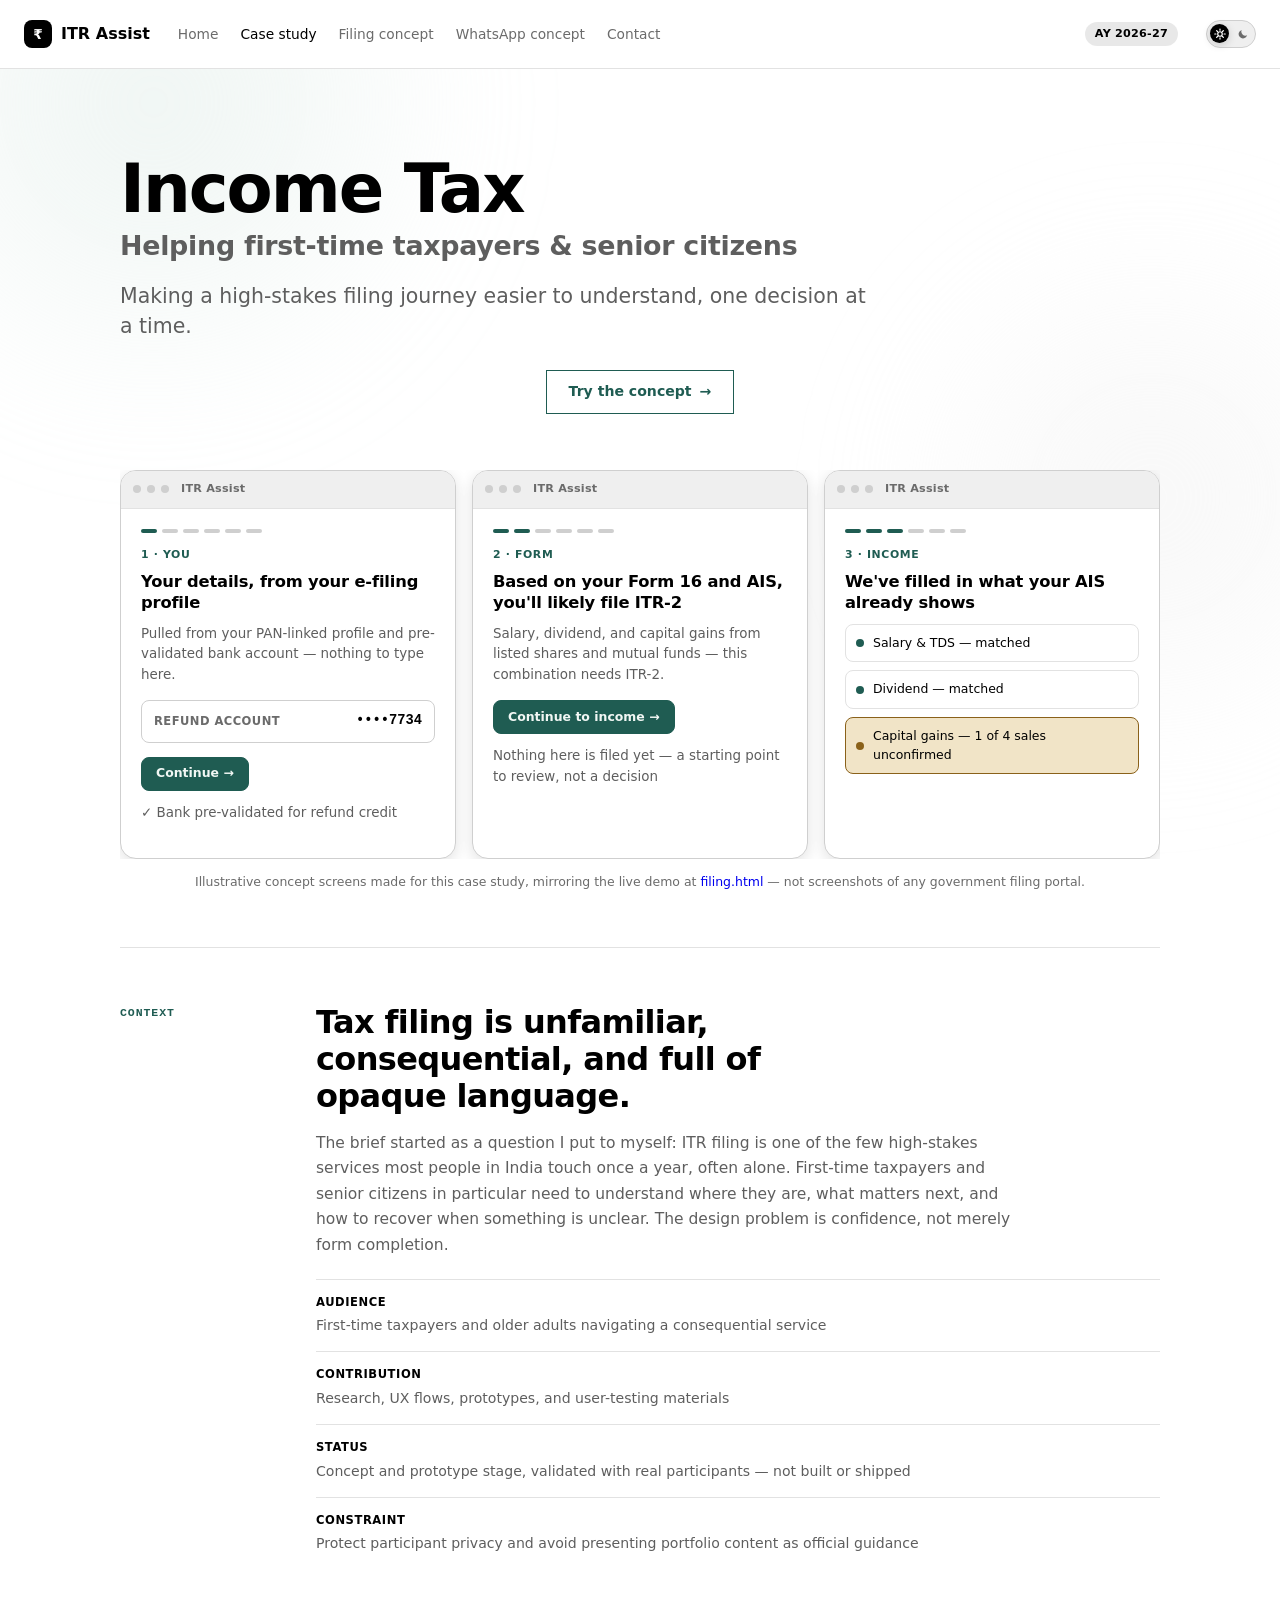
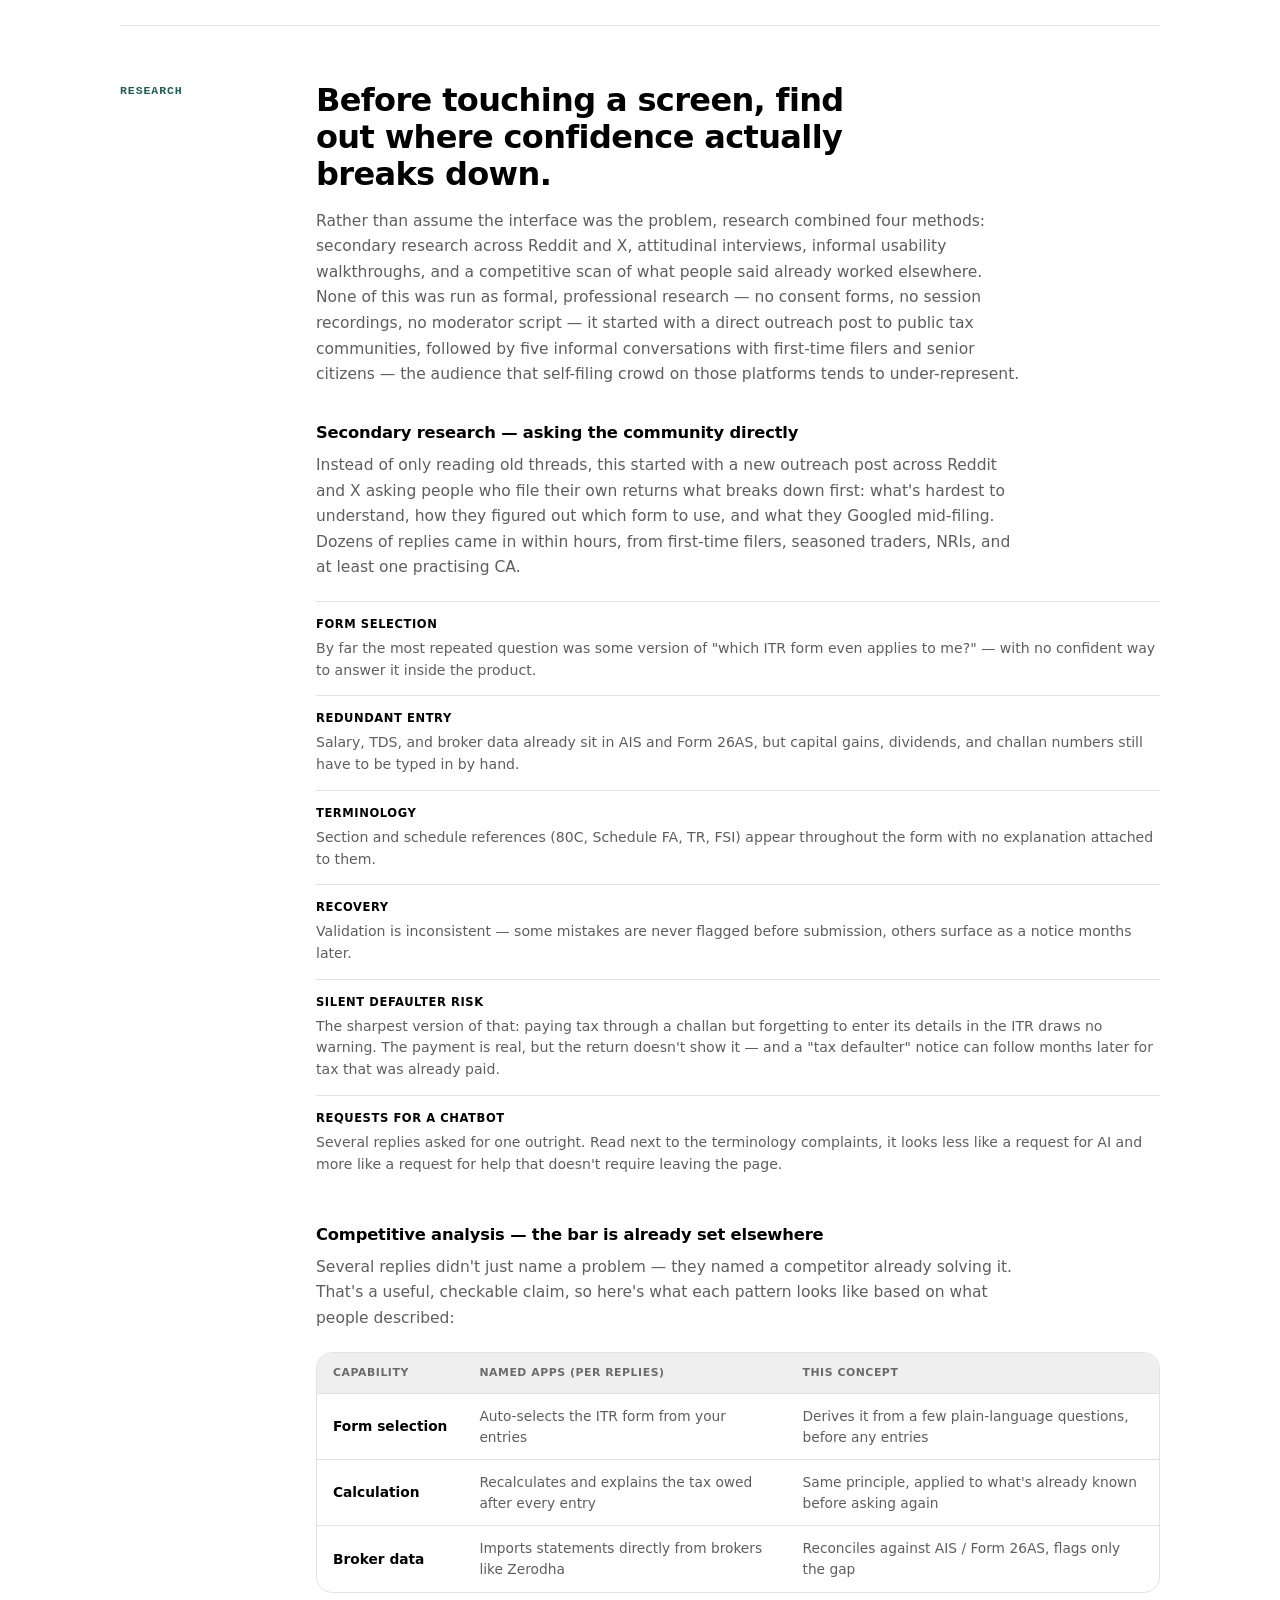
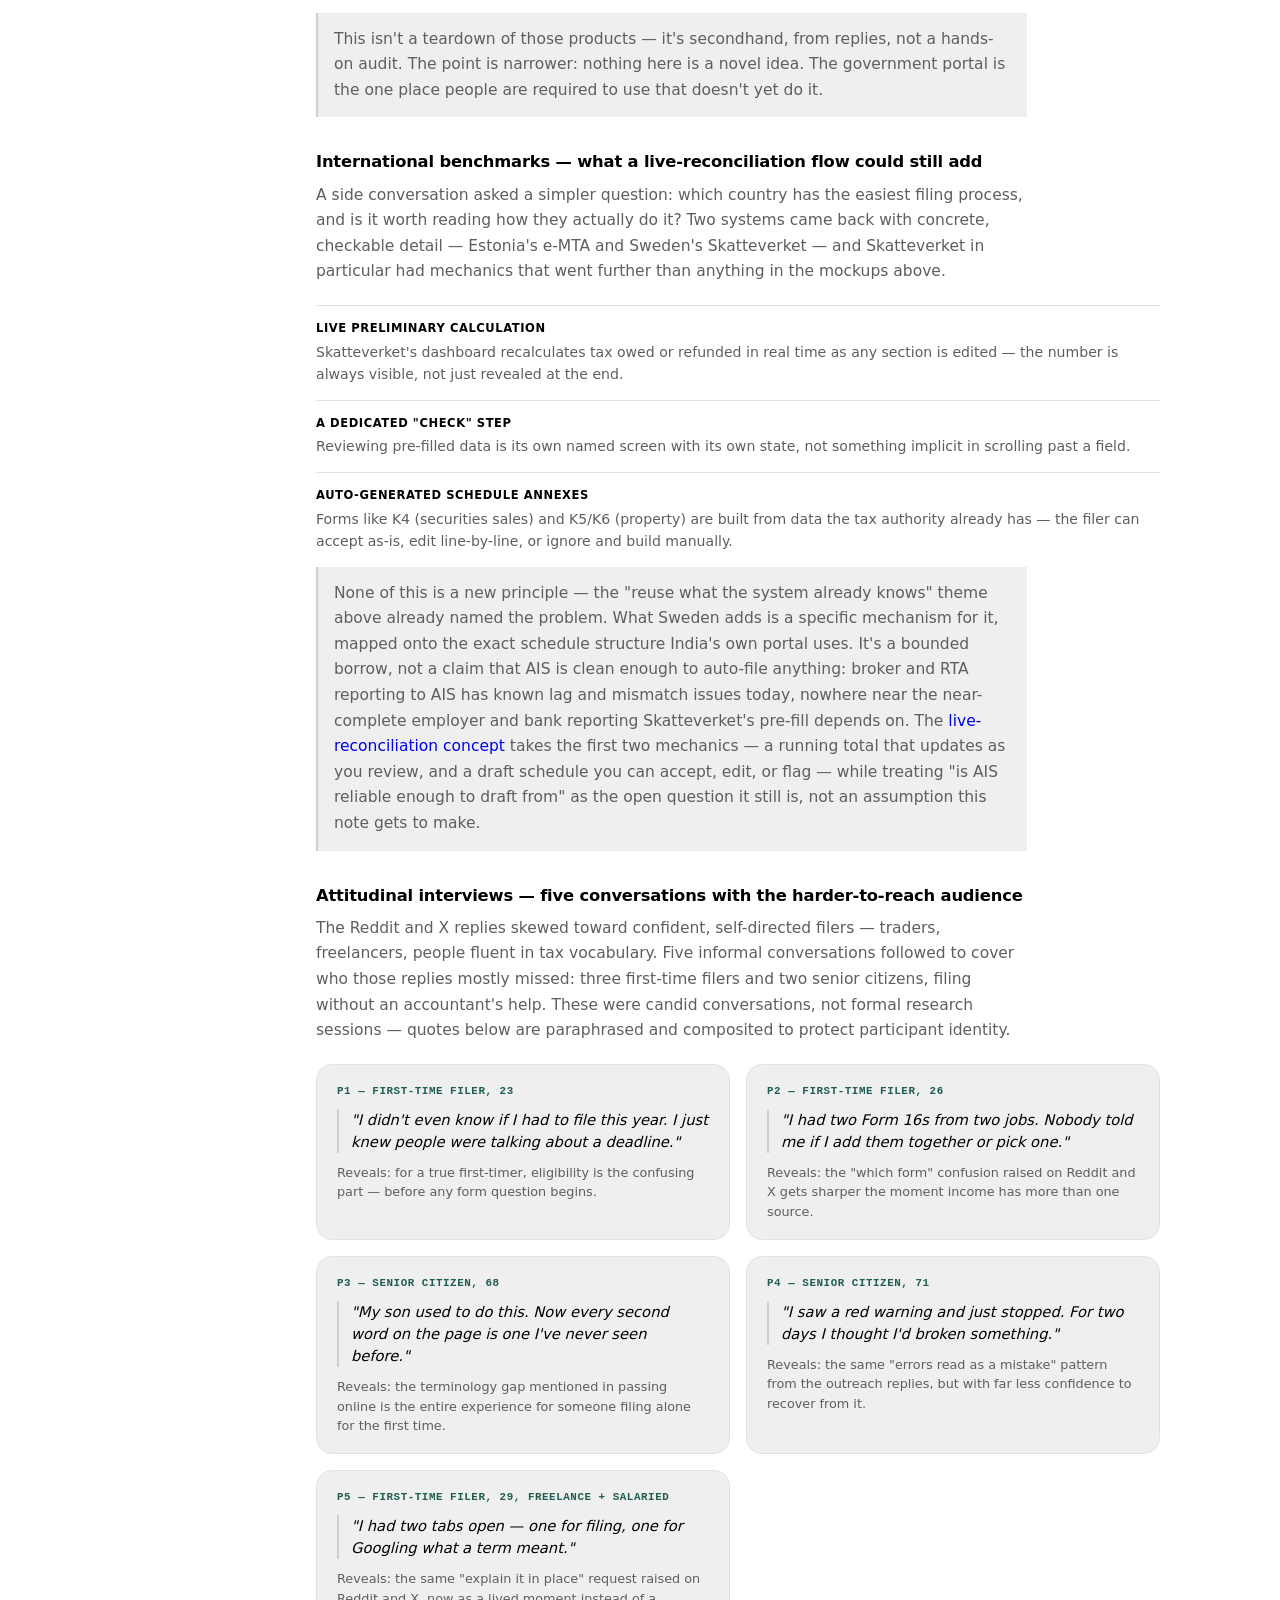
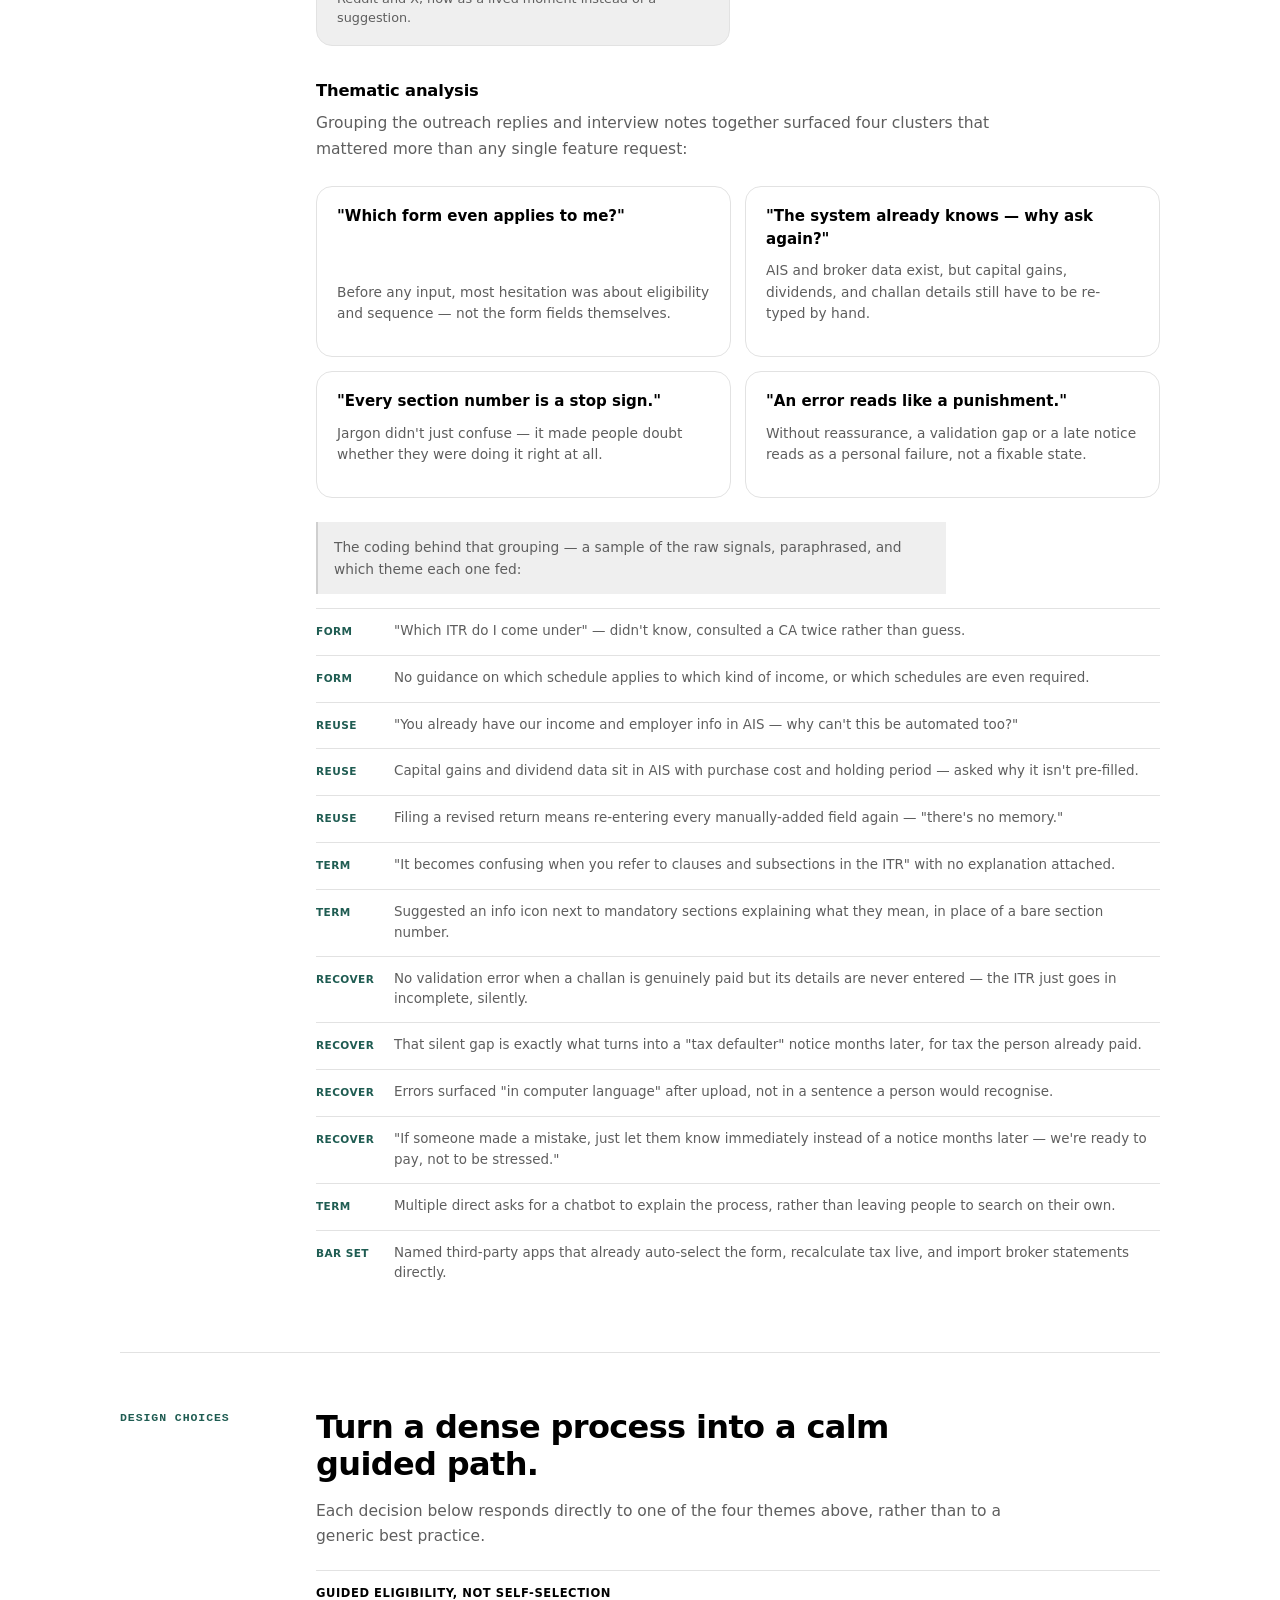
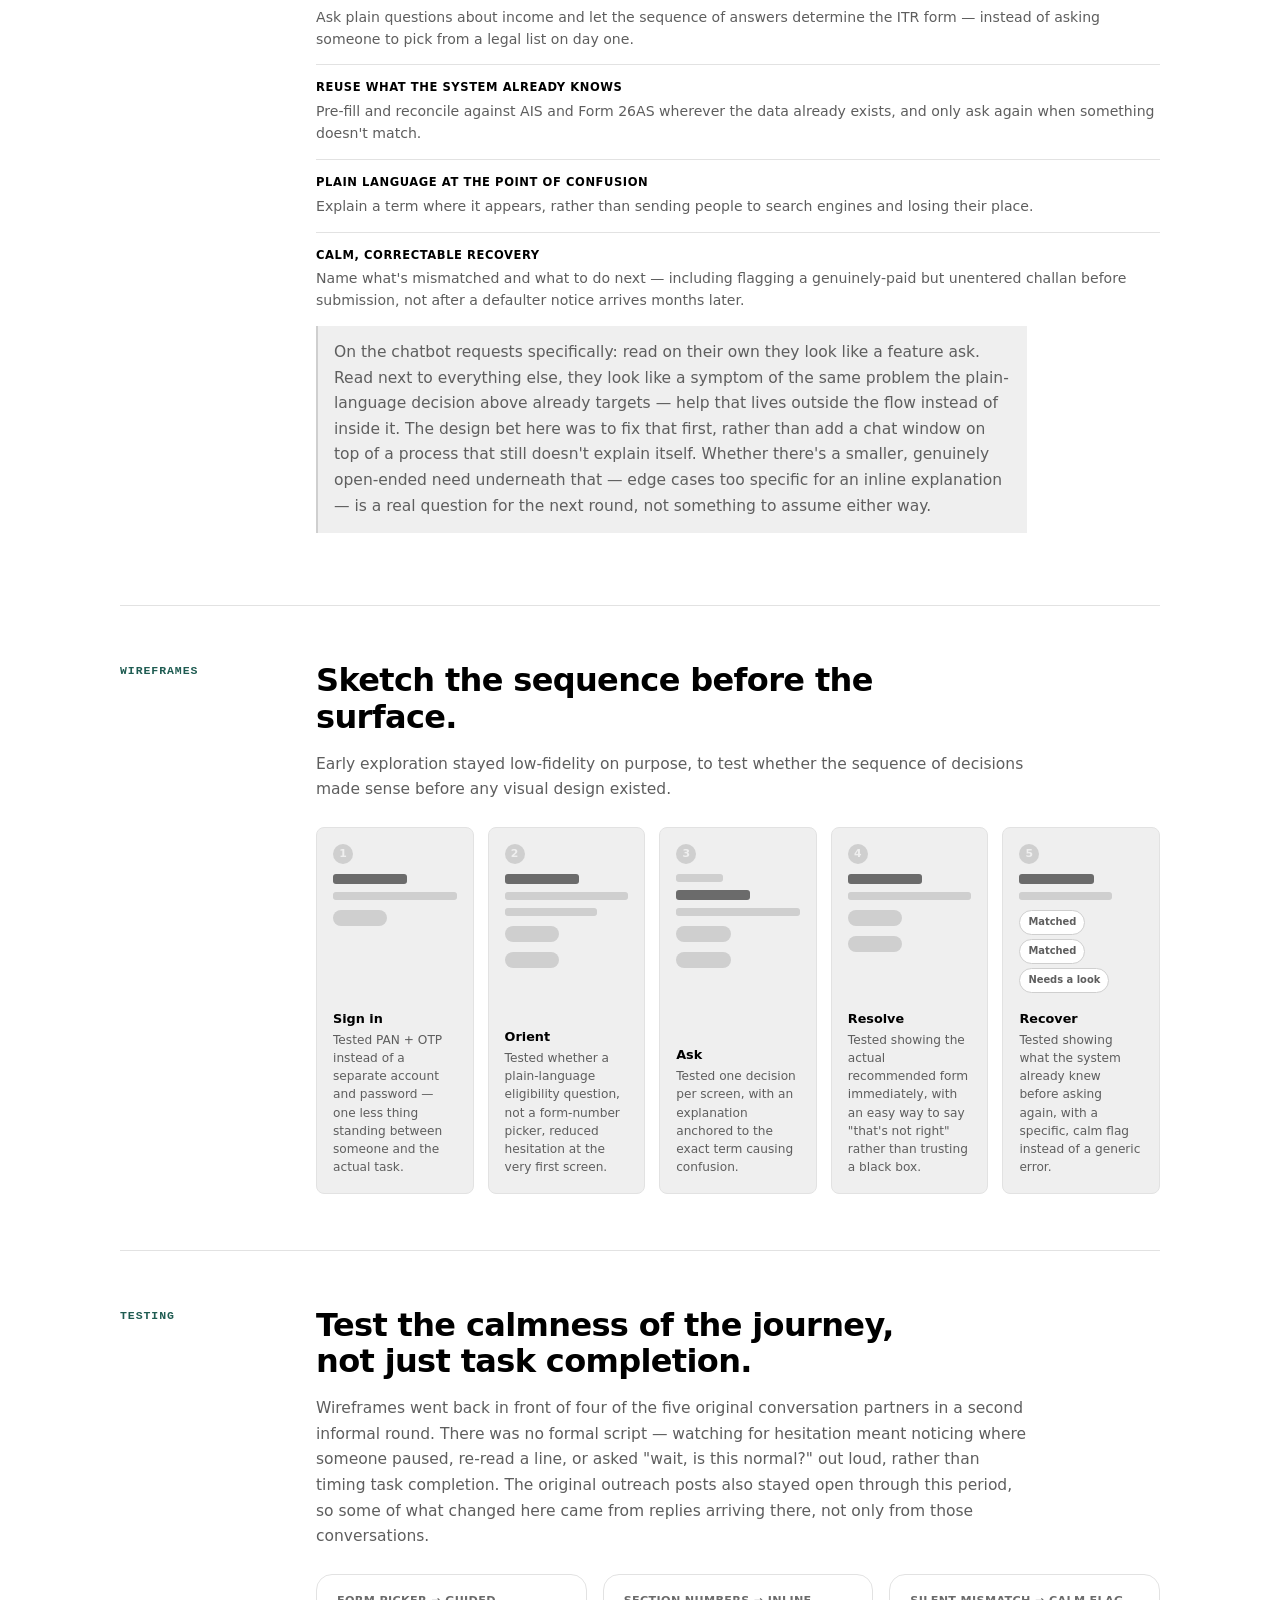
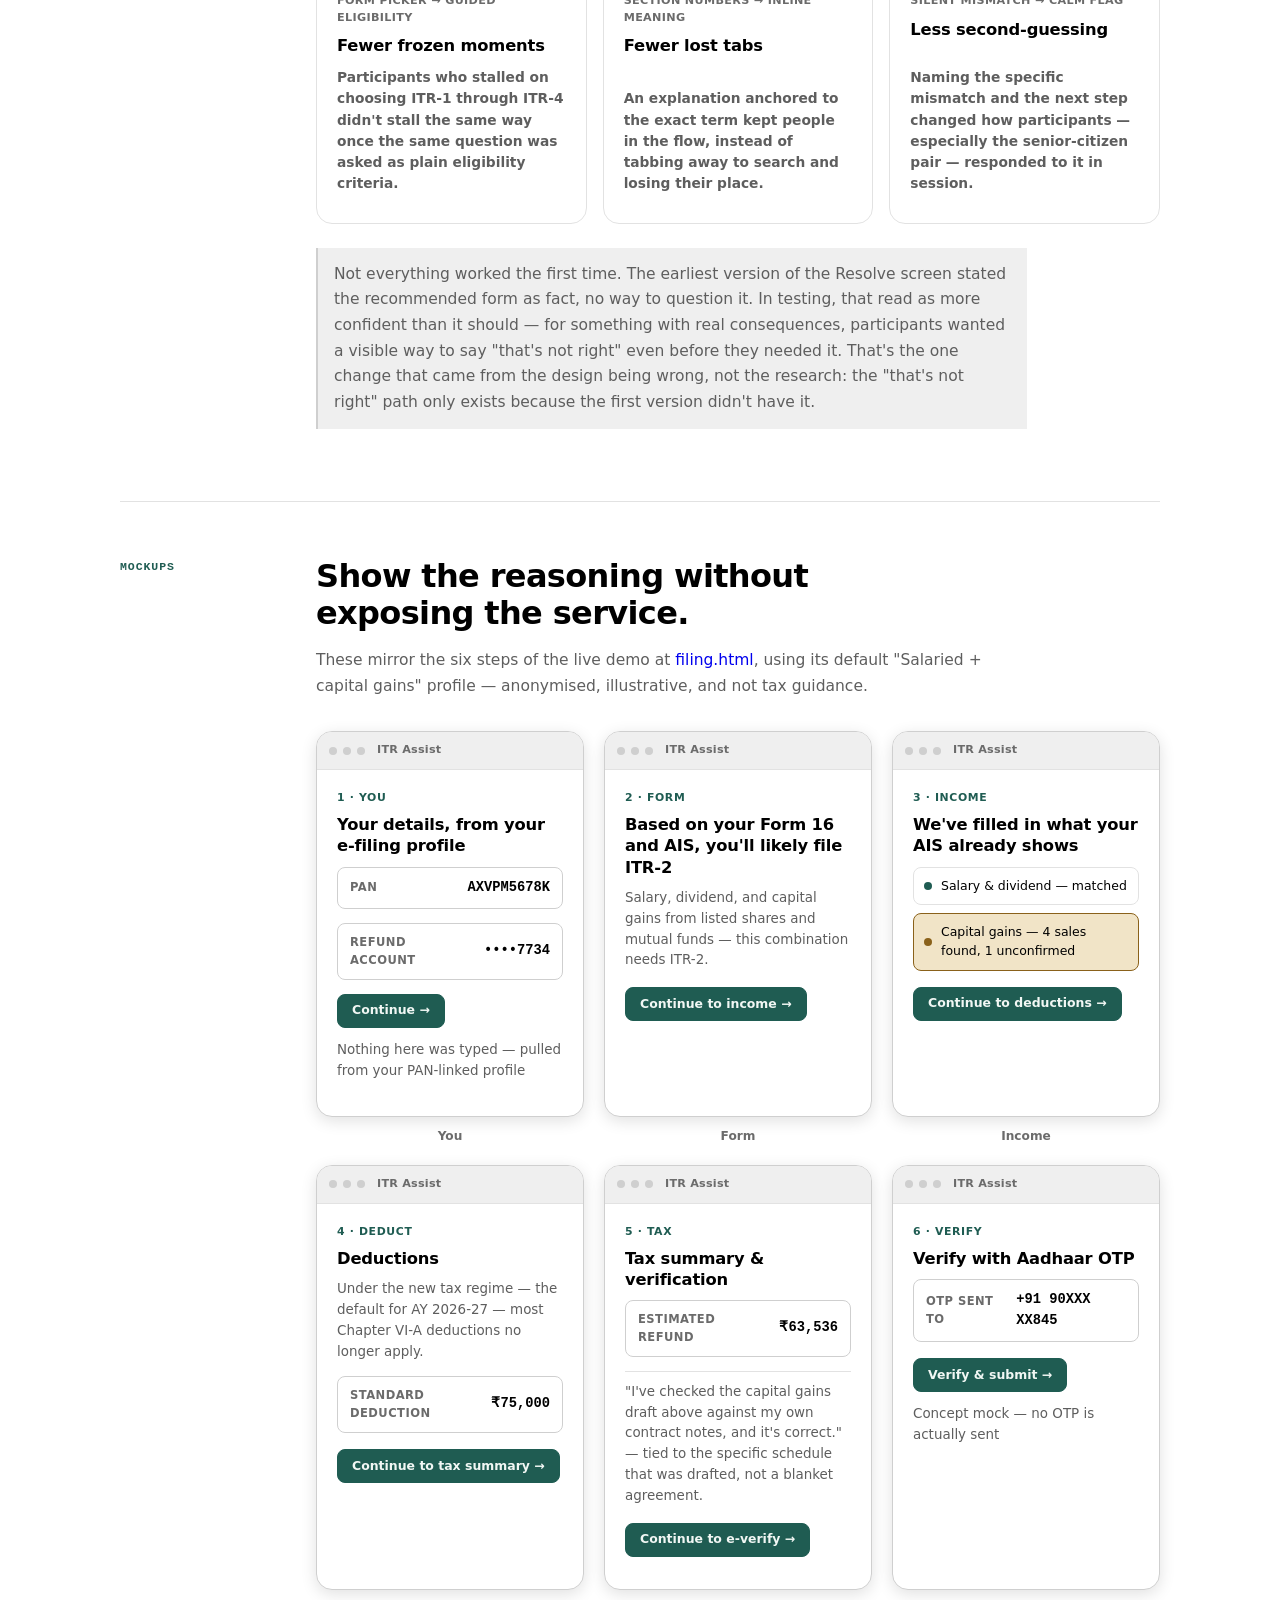
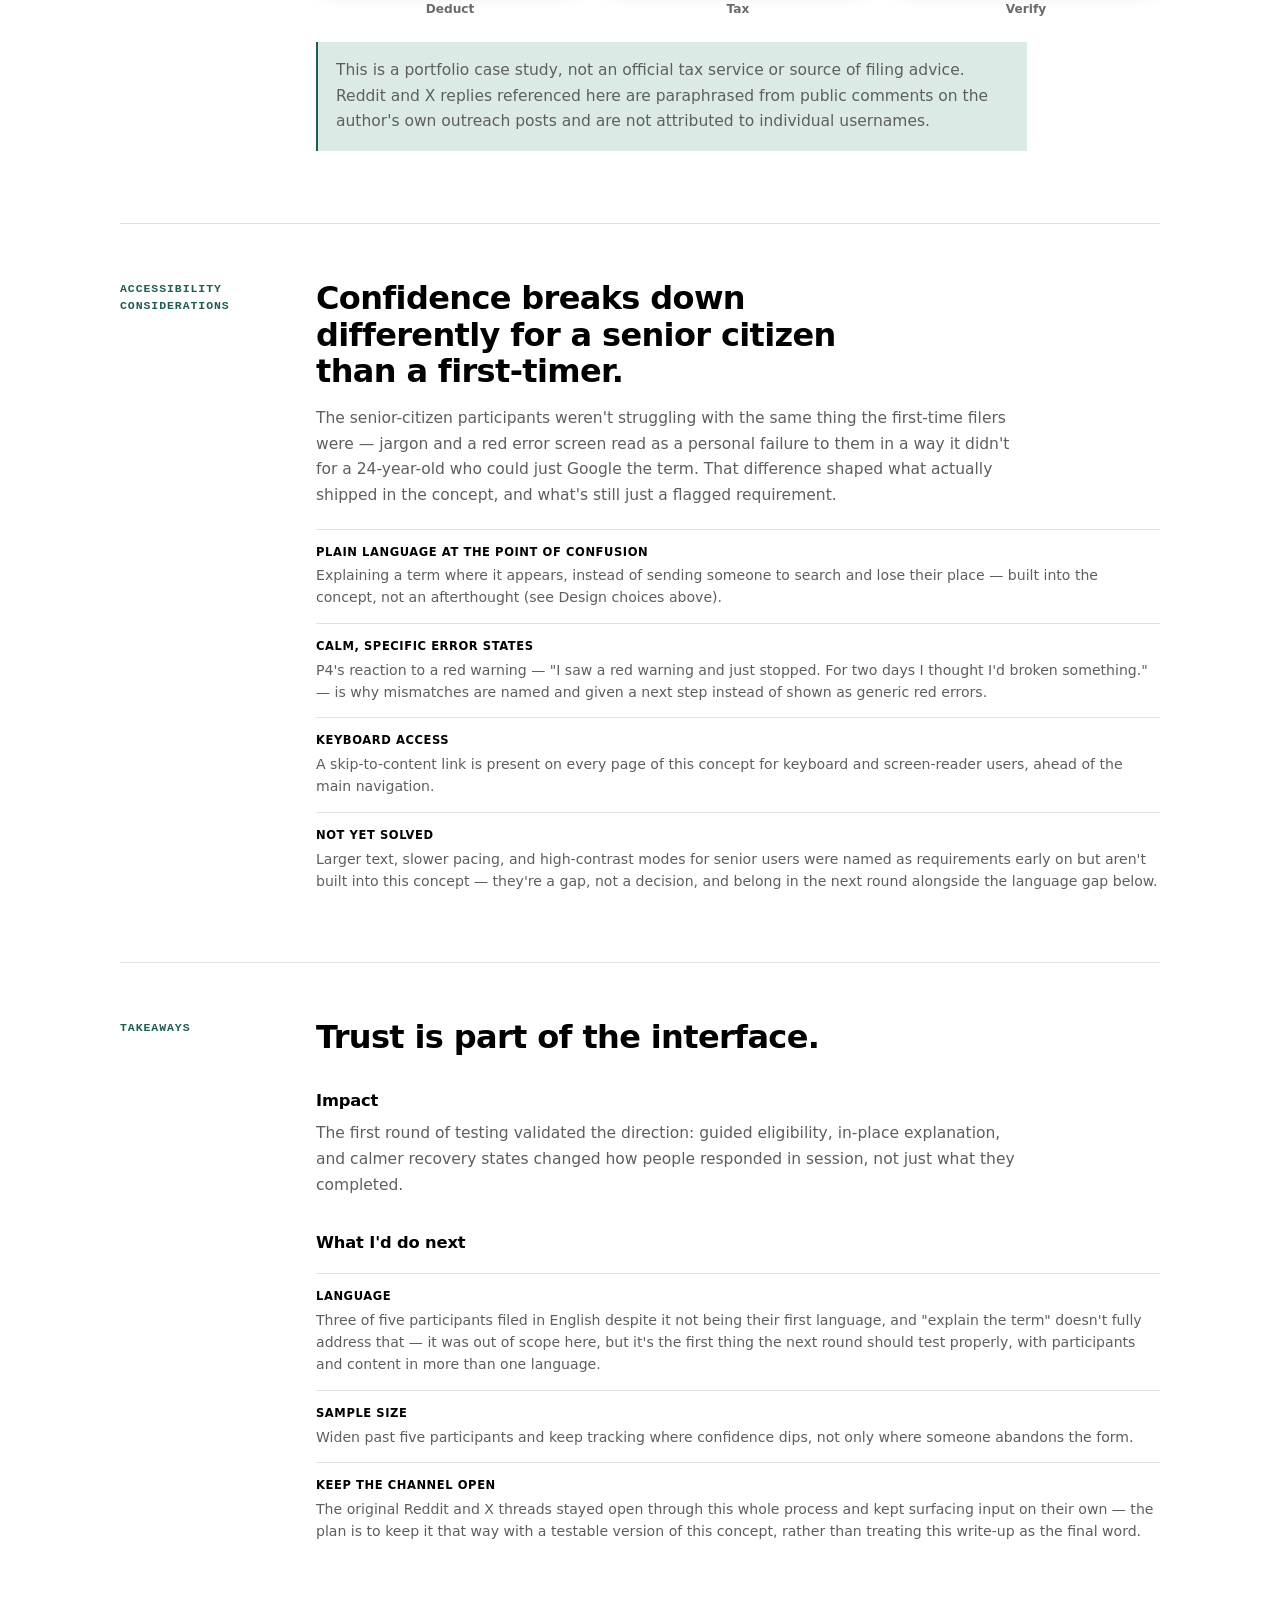
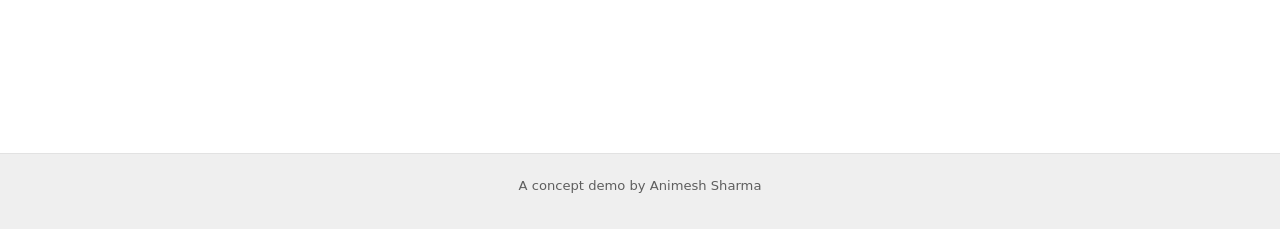
==== case-study.html @ 1901b6b8 "Fix wireframe status chips, unreadable in dark mode These chips used --soft text on a --border-stron" ====
<!doctype html>
<html lang="en">
  <head>
    <!-- Google tag (gtag.js) -->
    <script async src="https://www.googletagmanager.com/gtag/js?id=G-3SREKDHMC2"></script>
    <script>
      window.dataLayer = window.dataLayer || [];
      function gtag(){dataLayer.push(arguments);}
      gtag('js', new Date());
      gtag('config', 'G-3SREKDHMC2');
    </script>

    <meta charset="UTF-8" />
    <link rel="icon" href="/icon.png" type="image/png" />
    <meta name="viewport" content="width=device-width, initial-scale=1.0" />
    <meta name="description" content="Income Tax concept case study — a confidence-first ITR filing experience for first-time taxpayers and senior citizens." />
    <title>Income Tax — Case Study</title>
    <link rel="canonical" href="https://itrdemo.com/case-study.html" />
    <meta property="og:type" content="website" />
    <meta property="og:title" content="Income Tax — Case Study" />
    <meta property="og:description" content="A confidence-first case study for first-time taxpayers and senior citizens." />
    <meta property="og:url" content="https://itrdemo.com/case-study.html" /><meta property="og:image" content="https://itrdemo.com/icon.png" /><meta property="og:image:width" content="637" /><meta property="og:image:height" content="637" />
    <meta name="twitter:card" content="summary" />

    <link rel="stylesheet" href="income-tax-demo.css?v=33" />
    <script>
      (function () {
        var saved = localStorage.getItem("itr-demo-theme");
        var theme = saved || (window.matchMedia("(prefers-color-scheme: dark)").matches ? "dark" : "light");
        if (theme === "dark") document.documentElement.setAttribute("data-theme", "dark");
      })();
    </script>
    <style>
.case-study-shell{width:min(1040px, calc(100% - 40px));margin:0 auto;padding:88px 0 140px;}
.case-study-shell h1{margin:0 0 18px;font-size:clamp(2.6rem,5.5vw,4.2rem);font-weight:800;line-height:0.98;letter-spacing:-0.03em;}
.case-study-shell h1 span{display:block;margin-top:.28em;color:var(--muted);font-size:.4em;font-weight:600;line-height:1.2;letter-spacing:-0.01em;}
.case-intro{max-width:58ch;margin:0 0 28px;color:var(--muted);font-size:clamp(1.05rem,1.6vw,1.3rem);line-height:1.5;}

.case-next{display:inline-flex;align-items:center;gap:8px;min-height:44px;padding:0 22px;border:1.5px solid var(--accent);border-radius:0;background:transparent;color:var(--accent);font-size:.88rem;font-weight:700;text-decoration:none;transition:background 140ms ease, color 140ms ease, transform 140ms ease;}
.case-next:hover,.case-next:focus-visible{background:var(--accent);color:var(--accent-ink);transform:translateY(-1px);text-decoration:none;}
.case-next-hero{display:flex;width:fit-content;}

.case-hero-visual{display:flex;gap:16px;margin:56px 0 0;padding:0;list-style:none;overflow-x:auto;}
.case-hero-caption{margin:14px 0 0;color:var(--soft);font-size:.78rem;text-align:center;}

.mockup-window{flex:1;min-width:240px;border:1px solid var(--border-strong);border-radius:var(--radius-lg);background:var(--surface);overflow:hidden;box-shadow:var(--shadow-1);}
.mockup-chrome{display:flex;align-items:center;gap:6px;padding:10px 12px;border-bottom:1px solid var(--border);background:var(--surface-2);}
.mockup-chrome span:not(.mockup-chrome-brand){width:8px;height:8px;flex-shrink:0;border-radius:50%;background:var(--border-strong);}
.mockup-chrome-brand{flex-shrink:0;margin-left:6px;color:var(--soft);font-size:.7rem;font-weight:600;letter-spacing:.02em;white-space:nowrap;}
.mockup-body{padding:20px;}
.mockup-body>p{margin:0 0 14px;color:var(--muted);font-size:.84rem;line-height:1.55;}
.mockup-eyebrow{display:block;margin:0 0 8px;color:var(--accent);font-size:.68rem;font-weight:700;letter-spacing:.06em;text-transform:uppercase;}
.mockup-heading{margin:0 0 10px;font-size:1.02rem;font-weight:700;line-height:1.3;letter-spacing:-0.01em;}
.mockup-input{display:flex;align-items:center;justify-content:space-between;gap:10px;margin:0 0 14px;padding:10px 12px;border:1px solid var(--border-strong);border-radius:var(--radius-md);background:var(--bg);}
.mockup-input span{color:var(--soft);font-size:.72rem;font-weight:600;text-transform:uppercase;letter-spacing:.04em;}
.mockup-input strong{font-family:var(--font-mono);font-size:.86rem;font-weight:600;}
.mockup-actions{display:flex;flex-wrap:wrap;gap:8px;margin:0 0 12px;}
.mockup-actions.is-bottom{margin-top:16px;}
.mockup-btn{display:inline-flex;align-items:center;min-height:34px;padding:0 14px;border:1px solid var(--border-strong);border-radius:var(--radius-md);color:var(--text);font-size:.78rem;font-weight:600;}
.mockup-btn.is-primary{border-color:var(--accent);background:var(--accent);color:var(--accent-ink);}
.mockup-fine,.mockup-help{margin:0;color:var(--soft);font-size:.72rem;line-height:1.5;}
.mockup-help{padding-top:10px;border-top:1px solid var(--border);}
.mockup-steps{display:flex;gap:5px;margin:0 0 14px;}
.mockup-steps span{width:16px;height:4px;border-radius:var(--radius-pill);background:var(--border-strong);}
.mockup-steps span.is-done{background:var(--accent);}
.mockup-checklist{list-style:none;margin:10px 0 0;padding:0;display:flex;flex-direction:column;gap:8px;}
.mockup-checklist li{display:flex;align-items:center;gap:9px;padding:9px 10px;border:1px solid var(--border);border-radius:var(--radius-md);color:var(--muted);font-size:.78rem;}
.mockup-dot{width:8px;height:8px;flex-shrink:0;border-radius:50%;background:var(--border-strong);}
.mockup-checklist li.is-done{color:var(--text);}
.mockup-checklist li.is-done .mockup-dot{background:var(--accent);}
.mockup-checklist li.is-attention{color:var(--text);border-color:var(--attn);background:var(--attn-soft);}
.mockup-checklist li.is-attention .mockup-dot{background:var(--attn);}
.mockup-gallery{display:grid;grid-template-columns:repeat(3, 1fr);gap:20px;margin:32px 0 0;}
.mockup-gallery figure{display:flex;flex-direction:column;margin:0;}
.mockup-gallery figure .mockup-window{flex:1;}
.mockup-gallery figcaption{margin-top:10px;color:var(--soft);font-size:.76rem;font-weight:600;text-align:center;}

.case-detail-grid{display:grid;grid-template-columns:160px 1fr;gap:36px;padding:56px 0;border-top:1px solid var(--border);}
.case-detail-grid:first-of-type{border-top:1px solid var(--border);margin-top:56px;}
.detail-label{margin:0;color:var(--accent);font-family:var(--font-mono);font-size:.72rem;font-weight:700;letter-spacing:.08em;text-transform:uppercase;}
.case-detail-grid h2{margin:0 0 16px;font-size:clamp(1.5rem,2.6vw,2rem);font-weight:750;line-height:1.15;letter-spacing:-0.02em;max-width:26ch;}
.case-detail-grid>div>p{margin:0 0 16px;color:var(--muted);font-size:.97rem;line-height:1.65;max-width:72ch;}
.research-subhead{margin-top:34px;}
.research-note{padding:14px 16px;border-left:2px solid var(--border-strong);background:var(--surface-2);color:var(--muted);font-size:.86rem;line-height:1.6;max-width:72ch;}
.case-proof-grid + .research-note,
.theme-grid + .research-note,
.mockup-gallery + .case-callout{margin-top:24px;}

.case-facts{list-style:none;margin:20px 0 0;padding:0;display:flex;flex-direction:column;}
.case-facts li{padding:14px 0;border-top:1px solid var(--border);color:var(--muted);font-size:.88rem;line-height:1.55;}
.case-facts strong{display:block;margin-bottom:4px;color:var(--text);font-size:.72rem;font-weight:700;letter-spacing:.05em;text-transform:uppercase;}

.comparison-table-wrap{margin:20px 0;overflow-x:auto;border:1px solid var(--border);border-radius:var(--radius-lg);}
.comparison-table{width:100%;border-collapse:collapse;font-size:.86rem;}
.comparison-table th,.comparison-table td{padding:12px 16px;text-align:left;border-bottom:1px solid var(--border);color:var(--muted);line-height:1.5;}
.comparison-table thead th{color:var(--soft);font-size:.68rem;font-weight:700;letter-spacing:.05em;text-transform:uppercase;background:var(--surface-2);}
.comparison-table tbody th{color:var(--text);font-weight:700;white-space:nowrap;}
.comparison-table tbody tr:last-child td,.comparison-table tbody tr:last-child th{border-bottom:none;}

.interview-grid{display:grid;grid-template-columns:repeat(2, 1fr);gap:16px;margin:20px 0;}
.interview-card{padding:18px 20px;border:1px solid var(--border);border-radius:var(--radius-lg);background:var(--surface-2);}
.interview-card>span{display:block;margin-bottom:10px;color:var(--accent);font-family:var(--font-mono);font-size:.68rem;font-weight:700;letter-spacing:.05em;text-transform:uppercase;}
.interview-quote{margin:0 0 10px;padding-left:12px;border-left:2px solid var(--border-strong);color:var(--text);font-size:.92rem;font-style:italic;line-height:1.5;}
.interview-note{margin:0;color:var(--muted);font-size:.8rem;line-height:1.5;}

.theme-grid{display:grid;grid-template-columns:repeat(2, 1fr);gap:14px;margin:24px 0 0;}
.case-proof-grid{display:grid;grid-template-columns:repeat(3, 1fr);gap:16px;margin:24px 0 0;}
.case-proof-card{display:flex;flex-direction:column;padding:18px 20px;border:1px solid var(--border);border-radius:var(--radius-lg);background:var(--surface);}
.case-proof-card p:first-of-type{margin:0 0 10px;color:var(--text);font-weight:700;font-size:.94rem;}
.case-proof-card p:last-of-type{margin-top:auto;color:var(--muted);font-size:.86rem;line-height:1.55;}
.case-proof-card>span{display:block;margin-bottom:8px;color:var(--soft);font-size:.7rem;font-weight:600;letter-spacing:.03em;text-transform:uppercase;}
.case-proof-card h3{margin:0 0 8px;font-size:1.02rem;font-weight:700;letter-spacing:-0.01em;}

.signal-table-wrap{margin:24px 0 0;display:flex;flex-direction:column;}
.signal-row{display:flex;gap:14px;align-items:flex-start;padding:12px 0;border-top:1px solid var(--border);}
.signal-tag{flex-shrink:0;width:64px;padding:3px 0;color:var(--accent);font-size:.66rem;font-weight:700;letter-spacing:.04em;text-transform:uppercase;}
.signal-text{margin:0;color:var(--muted);font-size:.84rem;line-height:1.55;}

.wireframe-row{display:grid;grid-template-columns:repeat(5, 1fr);gap:14px;margin:24px 0 0;}
.wireframe-card{display:flex;flex-direction:column;gap:8px;padding:16px;border:1px solid var(--border);border-radius:var(--radius-md);background:var(--surface-2);}
.wireframe-badge{display:inline-flex;align-items:center;justify-content:center;width:20px;height:20px;margin-bottom:2px;border-radius:50%;background:var(--border-strong);color:var(--surface-2);font-size:.68rem;font-weight:700;}
.wireframe-bar{height:8px;border-radius:3px;background:var(--border-strong);}
.wireframe-bar.is-heading{width:60%;height:10px;background:var(--soft);}
.wireframe-bar.is-wide{width:100%;}
.wireframe-bar.is-mid{width:75%;}
.wireframe-bar.is-narrow{width:38%;}
.wireframe-pill{display:inline-block;width:44%;height:16px;margin-top:2px;border-radius:var(--radius-pill);background:var(--border-strong);}
.wireframe-dots{display:flex;flex-direction:column;gap:4px;margin-top:2px;}
/* --soft on --border-strong put these chips at 3.4:1 in light and 1.03:1 in
   dark (#7a7a7a text on #787878) — effectively invisible there. A --surface
   pill with --muted text clears AA in both themes; the border keeps the pill
   readable against the --surface-2 card it sits on. */
.wireframe-dots span{padding:4px 8px;border:1px solid var(--border-strong);border-radius:var(--radius-pill);background:var(--surface);color:var(--muted);font-size:.62rem;font-weight:600;width:fit-content;}
.wireframe-caption{margin:auto 0 0;padding-top:8px;color:var(--muted);font-size:.76rem;line-height:1.5;}
.wireframe-caption strong{display:block;margin-bottom:3px;color:var(--text);font-size:.8rem;}

.case-callout{margin-top:24px;padding:16px 18px;border-left:2px solid var(--accent);background:var(--accent-soft);color:var(--text);font-size:.84rem;line-height:1.55;}

@media (max-width: 900px){
  .case-hero-visual{flex-direction:column;overflow:visible;}
  .mockup-gallery{grid-template-columns:repeat(2, 1fr);}
  .case-detail-grid{grid-template-columns:1fr;gap:14px;padding:44px 0;}
  /* A 1fr track keeps min-width:auto, so it cannot shrink below the
     content's min-content width and pushes the page sideways under ~353px. */
  .case-detail-grid>*{min-width:0;}
  .interview-grid,.case-proof-grid,.theme-grid,.wireframe-row{grid-template-columns:1fr;}
  .comparison-table{font-size:.8rem;}
}
@media (max-width: 560px){
  .mockup-gallery{grid-template-columns:1fr;}
}
    </style>
  </head>
  <body>
    <a class="skip-link" href="#main-content">Skip to main content</a>
    <div class="ambient-field" aria-hidden="true">
      <span class="ambient-glow ambient-glow-a"></span>
      <span class="ambient-glow ambient-glow-b"></span>
    </div>

    <header class="site-header">
      <div class="site-header-inner">
        <span class="site-brand"><span class="site-brand-mark">₹</span>ITR Assist</span>
        <nav class="site-nav" aria-label="Primary">
          <a class="site-nav-link" href="index.html">Home</a>
          <a class="site-nav-link is-active" href="case-study.html">Case study</a>
          <a class="site-nav-link" href="filing.html">Filing concept</a>
          <a class="site-nav-link" href="whatsapp.html">WhatsApp concept</a>
          <a class="site-nav-link" href="mailto:animeshsharma23191@gmail.com">Contact</a>
        </nav>
        <span class="demo-ay-badge">AY 2026-27</span>
        <button type="button" class="theme-toggle" id="theme-toggle" aria-label="Switch to dark mode" aria-pressed="false">
          <span class="theme-toggle-track" aria-hidden="true">
            <span class="theme-toggle-icon theme-toggle-icon-sun"><svg viewBox="0 0 16 16" fill="none" stroke="currentColor" stroke-width="1.6" stroke-linecap="round"><circle cx="8" cy="8" r="3"></circle><path d="M8 1.3v1.6M8 13.1v1.6M2.6 8H1M15 8h-1.6M3.5 3.5l1.2 1.2M11.3 11.3l1.2 1.2M3.5 12.5l1.2-1.2M11.3 4.7l1.2-1.2"></path></svg></span>
            <span class="theme-toggle-icon theme-toggle-icon-moon"><svg viewBox="0 0 16 16" fill="currentColor"><path d="M13.5 9.8A5.6 5.6 0 0 1 6.2 2.5a5.8 5.8 0 1 0 7.3 7.3Z"></path></svg></span>
            <span class="theme-toggle-thumb"></span>
          </span>
        </button>
      </div>
    </header>

    <main id="main-content" class="site-main case-study-shell">
      <h1>Income Tax<br /><span>Helping first-time taxpayers &amp; senior citizens</span></h1>
      <p class="case-intro">Making a high-stakes filing journey easier to understand, one decision at a time.</p>
      <a class="case-next case-next-hero" href="filing.html" style="margin: 28px auto 0;">Try the concept <span aria-hidden="true">→</span></a>

      <figure class="case-hero-visual" aria-hidden="true">
        <div class="mockup-window">
          <div class="mockup-chrome"><span></span><span></span><span></span><span class="mockup-chrome-brand">ITR Assist</span></div>
          <div class="mockup-body">
            <div class="mockup-steps"><span class="is-done"></span><span></span><span></span><span></span><span></span><span></span></div>
            <span class="mockup-eyebrow">1 · You</span>
            <h3 class="mockup-heading">Your details, from your e-filing profile</h3>
            <p>Pulled from your PAN-linked profile and pre-validated bank account — nothing to type here.</p>
            <div class="mockup-input"><span>Refund account</span><strong>••••7734</strong></div>
            <div class="mockup-actions"><span class="mockup-btn is-primary">Continue →</span></div>
            <p class="mockup-fine">✓ Bank pre-validated for refund credit</p>
          </div>
        </div>
        <div class="mockup-window">
          <div class="mockup-chrome"><span></span><span></span><span></span><span class="mockup-chrome-brand">ITR Assist</span></div>
          <div class="mockup-body">
            <div class="mockup-steps"><span class="is-done"></span><span class="is-done"></span><span></span><span></span><span></span><span></span></div>
            <span class="mockup-eyebrow">2 · Form</span>
            <h3 class="mockup-heading">Based on your Form 16 and AIS, you'll likely file ITR-2</h3>
            <p>Salary, dividend, and capital gains from listed shares and mutual funds — this combination needs ITR-2.</p>
            <div class="mockup-actions"><span class="mockup-btn is-primary">Continue to income →</span></div>
            <p class="mockup-fine">Nothing here is filed yet — a starting point to review, not a decision</p>
          </div>
        </div>
        <div class="mockup-window">
          <div class="mockup-chrome"><span></span><span></span><span></span><span class="mockup-chrome-brand">ITR Assist</span></div>
          <div class="mockup-body">
            <div class="mockup-steps"><span class="is-done"></span><span class="is-done"></span><span class="is-done"></span><span></span><span></span><span></span></div>
            <span class="mockup-eyebrow">3 · Income</span>
            <h3 class="mockup-heading">We've filled in what your AIS already shows</h3>
            <ul class="mockup-checklist">
              <li class="is-done"><span class="mockup-dot"></span>Salary &amp; TDS — matched</li>
              <li class="is-done"><span class="mockup-dot"></span>Dividend — matched</li>
              <li class="is-attention"><span class="mockup-dot"></span>Capital gains — 1 of 4 sales unconfirmed</li>
            </ul>
          </div>
        </div>
      </figure>
      <figcaption class="case-hero-caption">Illustrative concept screens made for this case study, mirroring the live demo at <a href="filing.html">filing.html</a> — not screenshots of any government filing portal.</figcaption>

      <section class="case-detail-grid">
        <p class="detail-label">Context</p>
        <div><h2>Tax filing is unfamiliar, consequential, and full of opaque language.</h2><p>The brief started as a question I put to myself: ITR filing is one of the few high-stakes services most people in India touch once a year, often alone. First-time taxpayers and senior citizens in particular need to understand where they are, what matters next, and how to recover when something is unclear. The design problem is confidence, not merely form completion.</p><ul class="case-facts"><li><strong>Audience</strong> First-time taxpayers and older adults navigating a consequential service</li><li><strong>Contribution</strong> Research, UX flows, prototypes, and user-testing materials</li><li><strong>Status</strong> Concept and prototype stage, validated with real participants — not built or shipped</li><li><strong>Constraint</strong> Protect participant privacy and avoid presenting portfolio content as official guidance</li></ul></div>
      </section>

      <section class="case-detail-grid">
        <p class="detail-label">Research</p>
        <div>
          <h2>Before touching a screen, find out where confidence actually breaks down.</h2>
          <p>Rather than assume the interface was the problem, research combined four methods: secondary research across Reddit and X, attitudinal interviews, informal usability walkthroughs, and a competitive scan of what people said already worked elsewhere. None of this was run as formal, professional research — no consent forms, no session recordings, no moderator script — it started with a direct outreach post to public tax communities, followed by five informal conversations with first-time filers and senior citizens — the audience that self-filing crowd on those platforms tends to under-represent.</p>

          <h3 class="mockup-heading research-subhead">Secondary research — asking the community directly</h3>
          <p>Instead of only reading old threads, this started with a new outreach post across Reddit and X asking people who file their own returns what breaks down first: what's hardest to understand, how they figured out which form to use, and what they Googled mid-filing. Dozens of replies came in within hours, from first-time filers, seasoned traders, NRIs, and at least one practising CA.</p>
          <ul class="case-facts">
            <li><strong>Form selection</strong> By far the most repeated question was some version of "which ITR form even applies to me?" — with no confident way to answer it inside the product.</li>
            <li><strong>Redundant entry</strong> Salary, TDS, and broker data already sit in AIS and Form 26AS, but capital gains, dividends, and challan numbers still have to be typed in by hand.</li>
            <li><strong>Terminology</strong> Section and schedule references (80C, Schedule FA, TR, FSI) appear throughout the form with no explanation attached to them.</li>
            <li><strong>Recovery</strong> Validation is inconsistent — some mistakes are never flagged before submission, others surface as a notice months later.</li>
            <li><strong>Silent defaulter risk</strong> The sharpest version of that: paying tax through a challan but forgetting to enter its details in the ITR draws no warning. The payment is real, but the return doesn't show it — and a "tax defaulter" notice can follow months later for tax that was already paid.</li>
            <li><strong>Requests for a chatbot</strong> Several replies asked for one outright. Read next to the terminology complaints, it looks less like a request for AI and more like a request for help that doesn't require leaving the page.</li>
          </ul>
          <h3 class="mockup-heading research-subhead">Competitive analysis — the bar is already set elsewhere</h3>
          <p>Several replies didn't just name a problem — they named a competitor already solving it. That's a useful, checkable claim, so here's what each pattern looks like based on what people described:</p>
          <div class="comparison-table-wrap">
            <table class="comparison-table">
              <thead><tr><th scope="col">Capability</th><th scope="col">Named apps (per replies)</th><th scope="col">This concept</th></tr></thead>
              <tbody>
                <tr><th scope="row">Form selection</th><td>Auto-selects the ITR form from your entries</td><td>Derives it from a few plain-language questions, before any entries</td></tr>
                <tr><th scope="row">Calculation</th><td>Recalculates and explains the tax owed after every entry</td><td>Same principle, applied to what's already known before asking again</td></tr>
                <tr><th scope="row">Broker data</th><td>Imports statements directly from brokers like Zerodha</td><td>Reconciles against AIS / Form 26AS, flags only the gap</td></tr>
              </tbody>
            </table>
          </div>
          <p class="research-note">This isn't a teardown of those products — it's secondhand, from replies, not a hands-on audit. The point is narrower: nothing here is a novel idea. The government portal is the one place people are required to use that doesn't yet do it.</p>

          <h3 class="mockup-heading research-subhead">International benchmarks — what a live-reconciliation flow could still add</h3>
          <p>A side conversation asked a simpler question: which country has the easiest filing process, and is it worth reading how they actually do it? Two systems came back with concrete, checkable detail — Estonia's e-MTA and Sweden's Skatteverket — and Skatteverket in particular had mechanics that went further than anything in the mockups above.</p>
          <ul class="case-facts">
            <li><strong>Live preliminary calculation</strong> Skatteverket's dashboard recalculates tax owed or refunded in real time as any section is edited — the number is always visible, not just revealed at the end.</li>
            <li><strong>A dedicated "Check" step</strong> Reviewing pre-filled data is its own named screen with its own state, not something implicit in scrolling past a field.</li>
            <li><strong>Auto-generated schedule annexes</strong> Forms like K4 (securities sales) and K5/K6 (property) are built from data the tax authority already has — the filer can accept as-is, edit line-by-line, or ignore and build manually.</li>
          </ul>
          <p class="research-note">None of this is a new principle — the "reuse what the system already knows" theme above already named the problem. What Sweden adds is a specific mechanism for it, mapped onto the exact schedule structure India's own portal uses. It's a bounded borrow, not a claim that AIS is clean enough to auto-file anything: broker and RTA reporting to AIS has known lag and mismatch issues today, nowhere near the near-complete employer and bank reporting Skatteverket's pre-fill depends on. The <a href="filing.html">live-reconciliation concept</a> takes the first two mechanics — a running total that updates as you review, and a draft schedule you can accept, edit, or flag — while treating "is AIS reliable enough to draft from" as the open question it still is, not an assumption this note gets to make.</p>

          <h3 class="mockup-heading research-subhead">Attitudinal interviews — five conversations with the harder-to-reach audience</h3>
          <p>The Reddit and X replies skewed toward confident, self-directed filers — traders, freelancers, people fluent in tax vocabulary. Five informal conversations followed to cover who those replies mostly missed: three first-time filers and two senior citizens, filing without an accountant's help. These were candid conversations, not formal research sessions — quotes below are paraphrased and composited to protect participant identity.</p>
          <div class="interview-grid">
            <article class="interview-card"><span>P1 — First-time filer, 23</span><p class="interview-quote">"I didn't even know if I had to file this year. I just knew people were talking about a deadline."</p><p class="interview-note">Reveals: for a true first-timer, eligibility is the confusing part — before any form question begins.</p></article>
            <article class="interview-card"><span>P2 — First-time filer, 26</span><p class="interview-quote">"I had two Form 16s from two jobs. Nobody told me if I add them together or pick one."</p><p class="interview-note">Reveals: the "which form" confusion raised on Reddit and X gets sharper the moment income has more than one source.</p></article>
            <article class="interview-card"><span>P3 — Senior citizen, 68</span><p class="interview-quote">"My son used to do this. Now every second word on the page is one I've never seen before."</p><p class="interview-note">Reveals: the terminology gap mentioned in passing online is the entire experience for someone filing alone for the first time.</p></article>
            <article class="interview-card"><span>P4 — Senior citizen, 71</span><p class="interview-quote">"I saw a red warning and just stopped. For two days I thought I'd broken something."</p><p class="interview-note">Reveals: the same "errors read as a mistake" pattern from the outreach replies, but with far less confidence to recover from it.</p></article>
            <article class="interview-card"><span>P5 — First-time filer, 29, freelance + salaried</span><p class="interview-quote">"I had two tabs open — one for filing, one for Googling what a term meant."</p><p class="interview-note">Reveals: the same "explain it in place" request raised on Reddit and X, now as a lived moment instead of a suggestion.</p></article>
          </div>

          <h3 class="mockup-heading research-subhead">Thematic analysis</h3>
          <p>Grouping the outreach replies and interview notes together surfaced four clusters that mattered more than any single feature request:</p>
          <div class="theme-grid">
            <article class="case-proof-card"><p>"Which form even applies to me?"</p><p>Before any input, most hesitation was about eligibility and sequence — not the form fields themselves.</p></article>
            <article class="case-proof-card"><p>"The system already knows — why ask again?"</p><p>AIS and broker data exist, but capital gains, dividends, and challan details still have to be re-typed by hand.</p></article>
            <article class="case-proof-card"><p>"Every section number is a stop sign."</p><p>Jargon didn't just confuse — it made people doubt whether they were doing it right at all.</p></article>
            <article class="case-proof-card"><p>"An error reads like a punishment."</p><p>Without reassurance, a validation gap or a late notice reads as a personal failure, not a fixable state.</p></article>
          </div>

          <div class="signal-table-wrap">
            <p class="research-note" style="margin-top:0;">The coding behind that grouping — a sample of the raw signals, paraphrased, and which theme each one fed:</p>
            <div class="signal-row"><span class="signal-tag">Form</span><p class="signal-text">"Which ITR do I come under" — didn't know, consulted a CA twice rather than guess.</p></div>
            <div class="signal-row"><span class="signal-tag">Form</span><p class="signal-text">No guidance on which schedule applies to which kind of income, or which schedules are even required.</p></div>
            <div class="signal-row"><span class="signal-tag">Reuse</span><p class="signal-text">"You already have our income and employer info in AIS — why can't this be automated too?"</p></div>
            <div class="signal-row"><span class="signal-tag">Reuse</span><p class="signal-text">Capital gains and dividend data sit in AIS with purchase cost and holding period — asked why it isn't pre-filled.</p></div>
            <div class="signal-row"><span class="signal-tag">Reuse</span><p class="signal-text">Filing a revised return means re-entering every manually-added field again — "there's no memory."</p></div>
            <div class="signal-row"><span class="signal-tag">Term</span><p class="signal-text">"It becomes confusing when you refer to clauses and subsections in the ITR" with no explanation attached.</p></div>
            <div class="signal-row"><span class="signal-tag">Term</span><p class="signal-text">Suggested an info icon next to mandatory sections explaining what they mean, in place of a bare section number.</p></div>
            <div class="signal-row"><span class="signal-tag">Recover</span><p class="signal-text">No validation error when a challan is genuinely paid but its details are never entered — the ITR just goes in incomplete, silently.</p></div>
            <div class="signal-row"><span class="signal-tag">Recover</span><p class="signal-text">That silent gap is exactly what turns into a "tax defaulter" notice months later, for tax the person already paid.</p></div>
            <div class="signal-row"><span class="signal-tag">Recover</span><p class="signal-text">Errors surfaced "in computer language" after upload, not in a sentence a person would recognise.</p></div>
            <div class="signal-row"><span class="signal-tag">Recover</span><p class="signal-text">"If someone made a mistake, just let them know immediately instead of a notice months later — we're ready to pay, not to be stressed."</p></div>
            <div class="signal-row"><span class="signal-tag">Term</span><p class="signal-text">Multiple direct asks for a chatbot to explain the process, rather than leaving people to search on their own.</p></div>
            <div class="signal-row"><span class="signal-tag">Bar set</span><p class="signal-text">Named third-party apps that already auto-select the form, recalculate tax live, and import broker statements directly.</p></div>
          </div>
        </div>
      </section>

      <section class="case-detail-grid">
        <p class="detail-label">Design choices</p>
        <div><h2>Turn a dense process into a calm guided path.</h2><p>Each decision below responds directly to one of the four themes above, rather than to a generic best practice.</p><ul class="case-facts"><li><strong>Guided eligibility, not self-selection</strong> Ask plain questions about income and let the sequence of answers determine the ITR form — instead of asking someone to pick from a legal list on day one.</li><li><strong>Reuse what the system already knows</strong> Pre-fill and reconcile against AIS and Form 26AS wherever the data already exists, and only ask again when something doesn't match.</li><li><strong>Plain language at the point of confusion</strong> Explain a term where it appears, rather than sending people to search engines and losing their place.</li><li><strong>Calm, correctable recovery</strong> Name what's mismatched and what to do next — including flagging a genuinely-paid but unentered challan before submission, not after a defaulter notice arrives months later.</li></ul>
        <p class="research-note">On the chatbot requests specifically: read on their own they look like a feature ask. Read next to everything else, they look like a symptom of the same problem the plain-language decision above already targets — help that lives outside the flow instead of inside it. The design bet here was to fix that first, rather than add a chat window on top of a process that still doesn't explain itself. Whether there's a smaller, genuinely open-ended need underneath that — edge cases too specific for an inline explanation — is a real question for the next round, not something to assume either way.</p></div>
      </section>

      <section class="case-detail-grid">
        <p class="detail-label">Wireframes</p>
        <div>
          <h2>Sketch the sequence before the surface.</h2>
          <p>Early exploration stayed low-fidelity on purpose, to test whether the sequence of decisions made sense before any visual design existed.</p>
          <div class="wireframe-row">
            <div class="wireframe-card">
              <span class="wireframe-badge">1</span>
              <div class="wireframe-bar is-heading"></div>
              <div class="wireframe-bar is-wide"></div>
              <span class="wireframe-pill"></span>
              <p class="wireframe-caption"><strong>Sign in</strong>Tested PAN + OTP instead of a separate account and password — one less thing standing between someone and the actual task.</p>
            </div>
            <div class="wireframe-card">
              <span class="wireframe-badge">2</span>
              <div class="wireframe-bar is-heading"></div>
              <div class="wireframe-bar is-wide"></div>
              <div class="wireframe-bar is-mid"></div>
              <span class="wireframe-pill"></span><span class="wireframe-pill"></span>
              <p class="wireframe-caption"><strong>Orient</strong>Tested whether a plain-language eligibility question, not a form-number picker, reduced hesitation at the very first screen.</p>
            </div>
            <div class="wireframe-card">
              <span class="wireframe-badge">3</span>
              <div class="wireframe-bar is-narrow"></div>
              <div class="wireframe-bar is-heading"></div>
              <div class="wireframe-bar is-wide"></div>
              <span class="wireframe-pill"></span><span class="wireframe-pill"></span>
              <p class="wireframe-caption"><strong>Ask</strong>Tested one decision per screen, with an explanation anchored to the exact term causing confusion.</p>
            </div>
            <div class="wireframe-card">
              <span class="wireframe-badge">4</span>
              <div class="wireframe-bar is-heading"></div>
              <div class="wireframe-bar is-wide"></div>
              <span class="wireframe-pill"></span><span class="wireframe-pill"></span>
              <p class="wireframe-caption"><strong>Resolve</strong>Tested showing the actual recommended form immediately, with an easy way to say "that's not right" rather than trusting a black box.</p>
            </div>
            <div class="wireframe-card">
              <span class="wireframe-badge">5</span>
              <div class="wireframe-bar is-heading"></div>
              <div class="wireframe-bar is-mid"></div>
              <div class="wireframe-dots"><span>Matched</span><span>Matched</span><span>Needs a look</span></div>
              <p class="wireframe-caption"><strong>Recover</strong>Tested showing what the system already knew before asking again, with a specific, calm flag instead of a generic error.</p>
            </div>
          </div>
        </div>
      </section>

      <section class="case-detail-grid">
        <p class="detail-label">Testing</p>
        <div>
          <h2>Test the calmness of the journey, not just task completion.</h2>
          <p>Wireframes went back in front of four of the five original conversation partners in a second informal round. There was no formal script — watching for hesitation meant noticing where someone paused, re-read a line, or asked "wait, is this normal?" out loud, rather than timing task completion. The original outreach posts also stayed open through this period, so some of what changed here came from replies arriving there, not only from those conversations.</p>
          <div class="case-proof-grid">
            <article class="case-proof-card"><span>Form picker → guided eligibility</span><h3>Fewer frozen moments</h3><p>Participants who stalled on choosing ITR-1 through ITR-4 didn't stall the same way once the same question was asked as plain eligibility criteria.</p></article>
            <article class="case-proof-card"><span>Section numbers → inline meaning</span><h3>Fewer lost tabs</h3><p>An explanation anchored to the exact term kept people in the flow, instead of tabbing away to search and losing their place.</p></article>
            <article class="case-proof-card"><span>Silent mismatch → calm flag</span><h3>Less second-guessing</h3><p>Naming the specific mismatch and the next step changed how participants — especially the senior-citizen pair — responded to it in session.</p></article>
          </div>
          <p class="research-note">Not everything worked the first time. The earliest version of the Resolve screen stated the recommended form as fact, no way to question it. In testing, that read as more confident than it should — for something with real consequences, participants wanted a visible way to say "that's not right" even before they needed it. That's the one change that came from the design being wrong, not the research: the "that's not right" path only exists because the first version didn't have it.</p>
        </div>
      </section>

      <section class="case-detail-grid">
        <p class="detail-label">Mockups</p>
        <div>
          <h2>Show the reasoning without exposing the service.</h2>
          <p>These mirror the six steps of the live demo at <a href="filing.html">filing.html</a>, using its default "Salaried + capital gains" profile — anonymised, illustrative, and not tax guidance.</p>
          <div class="mockup-gallery">
            <figure>
              <div class="mockup-window">
                <div class="mockup-chrome"><span></span><span></span><span></span><span class="mockup-chrome-brand">ITR Assist</span></div>
                <div class="mockup-body">
                  <span class="mockup-eyebrow">1 · You</span>
                  <h3 class="mockup-heading">Your details, from your e-filing profile</h3>
                  <div class="mockup-input"><span>PAN</span><strong>AXVPM5678K</strong></div>
                  <div class="mockup-input"><span>Refund account</span><strong>••••7734</strong></div>
                  <div class="mockup-actions"><span class="mockup-btn is-primary">Continue →</span></div>
                  <p class="mockup-fine">Nothing here was typed — pulled from your PAN-linked profile</p>
                </div>
              </div>
              <figcaption>You</figcaption>
            </figure>
            <figure>
              <div class="mockup-window">
                <div class="mockup-chrome"><span></span><span></span><span></span><span class="mockup-chrome-brand">ITR Assist</span></div>
                <div class="mockup-body">
                  <span class="mockup-eyebrow">2 · Form</span>
                  <h3 class="mockup-heading">Based on your Form 16 and AIS, you'll likely file ITR-2</h3>
                  <p>Salary, dividend, and capital gains from listed shares and mutual funds — this combination needs ITR-2.</p>
                  <div class="mockup-actions is-bottom"><span class="mockup-btn is-primary">Continue to income →</span></div>
                </div>
              </div>
              <figcaption>Form</figcaption>
            </figure>
            <figure>
              <div class="mockup-window">
                <div class="mockup-chrome"><span></span><span></span><span></span><span class="mockup-chrome-brand">ITR Assist</span></div>
                <div class="mockup-body">
                  <span class="mockup-eyebrow">3 · Income</span>
                  <h3 class="mockup-heading">We've filled in what your AIS already shows</h3>
                  <ul class="mockup-checklist">
                    <li class="is-done"><span class="mockup-dot"></span>Salary &amp; dividend — matched</li>
                    <li class="is-attention"><span class="mockup-dot"></span>Capital gains — 4 sales found, 1 unconfirmed</li>
                  </ul>
                  <div class="mockup-actions is-bottom"><span class="mockup-btn is-primary">Continue to deductions →</span></div>
                </div>
              </div>
              <figcaption>Income</figcaption>
            </figure>
            <figure>
              <div class="mockup-window">
                <div class="mockup-chrome"><span></span><span></span><span></span><span class="mockup-chrome-brand">ITR Assist</span></div>
                <div class="mockup-body">
                  <span class="mockup-eyebrow">4 · Deduct</span>
                  <h3 class="mockup-heading">Deductions</h3>
                  <p>Under the new tax regime — the default for AY 2026-27 — most Chapter VI-A deductions no longer apply.</p>
                  <div class="mockup-input"><span>Standard deduction</span><strong>₹75,000</strong></div>
                  <div class="mockup-actions is-bottom"><span class="mockup-btn is-primary">Continue to tax summary →</span></div>
                </div>
              </div>
              <figcaption>Deduct</figcaption>
            </figure>
            <figure>
              <div class="mockup-window">
                <div class="mockup-chrome"><span></span><span></span><span></span><span class="mockup-chrome-brand">ITR Assist</span></div>
                <div class="mockup-body">
                  <span class="mockup-eyebrow">5 · Tax</span>
                  <h3 class="mockup-heading">Tax summary &amp; verification</h3>
                  <div class="mockup-input"><span>Estimated refund</span><strong>₹63,536</strong></div>
                  <p class="mockup-help">"I've checked the capital gains draft above against my own contract notes, and it's correct." — tied to the specific schedule that was drafted, not a blanket agreement.</p>
                  <div class="mockup-actions is-bottom"><span class="mockup-btn is-primary">Continue to e-verify →</span></div>
                </div>
              </div>
              <figcaption>Tax</figcaption>
            </figure>
            <figure>
              <div class="mockup-window">
                <div class="mockup-chrome"><span></span><span></span><span></span><span class="mockup-chrome-brand">ITR Assist</span></div>
                <div class="mockup-body">
                  <span class="mockup-eyebrow">6 · Verify</span>
                  <h3 class="mockup-heading">Verify with Aadhaar OTP</h3>
                  <div class="mockup-input"><span>OTP sent to</span><strong>+91 90XXX XX845</strong></div>
                  <div class="mockup-actions is-bottom"><span class="mockup-btn is-primary">Verify &amp; submit →</span></div>
                  <p class="mockup-fine">Concept mock — no OTP is actually sent</p>
                </div>
              </div>
              <figcaption>Verify</figcaption>
            </figure>
          </div>
          <p class="case-callout">This is a portfolio case study, not an official tax service or source of filing advice. Reddit and X replies referenced here are paraphrased from public comments on the author's own outreach posts and are not attributed to individual usernames.</p>
        </div>
      </section>

      <section class="case-detail-grid">
        <p class="detail-label">Accessibility considerations</p>
        <div>
          <h2>Confidence breaks down differently for a senior citizen than a first-timer.</h2>
          <p>The senior-citizen participants weren't struggling with the same thing the first-time filers were — jargon and a red error screen read as a personal failure to them in a way it didn't for a 24-year-old who could just Google the term. That difference shaped what actually shipped in the concept, and what's still just a flagged requirement.</p>
          <ul class="case-facts">
            <li><strong>Plain language at the point of confusion</strong> Explaining a term where it appears, instead of sending someone to search and lose their place — built into the concept, not an afterthought (see Design choices above).</li>
            <li><strong>Calm, specific error states</strong> P4's reaction to a red warning — "I saw a red warning and just stopped. For two days I thought I'd broken something." — is why mismatches are named and given a next step instead of shown as generic red errors.</li>
            <li><strong>Keyboard access</strong> A skip-to-content link is present on every page of this concept for keyboard and screen-reader users, ahead of the main navigation.</li>
            <li><strong>Not yet solved</strong> Larger text, slower pacing, and high-contrast modes for senior users were named as requirements early on but aren't built into this concept — they're a gap, not a decision, and belong in the next round alongside the language gap below.</li>
          </ul>
        </div>
      </section>

      <section class="case-detail-grid">
        <p class="detail-label">Takeaways</p>
        <div>
          <h2>Trust is part of the interface.</h2>
          <h3 class="mockup-heading research-subhead">Impact</h3>
          <p>The first round of testing validated the direction: guided eligibility, in-place explanation, and calmer recovery states changed how people responded in session, not just what they completed.</p>
          <h3 class="mockup-heading research-subhead">What I'd do next</h3>
          <ul class="case-facts">
            <li><strong>Language</strong> Three of five participants filed in English despite it not being their first language, and "explain the term" doesn't fully address that — it was out of scope here, but it's the first thing the next round should test properly, with participants and content in more than one language.</li>
            <li><strong>Sample size</strong> Widen past five participants and keep tracking where confidence dips, not only where someone abandons the form.</li>
            <li><strong>Keep the channel open</strong> The original Reddit and X threads stayed open through this whole process and kept surfacing input on their own — the plan is to keep it that way with a testable version of this concept, rather than treating this write-up as the final word.</li>
          </ul>
        </div>
      </section>

    </main>

    <footer class="site-footer">
      <p class="site-footer-inner">A concept demo by Animesh Sharma</p>
    </footer>

    <script src="scripts/site.js" defer></script>
    <script src="scripts/theme-toggle.js" defer></script>
  </body>
</html>
---- income-tax-demo.css ----
:root {
  /* Uber design system — light (canvas) */
  --bg: #ffffff;
  --surface: #ffffff;
  --surface-2: #efefef;
  --surface-3: #f3f3f3;
  --text: #000000;
  --muted: #5e5e5e;
  /* Secondary label text. Was #afafaf, which read at 1.9-2.2:1 on --surface
     and --surface-2 — under half of WCAG AA. #6b6b6b clears AA on both
     (4.6:1 and 5.4:1), matching what dark mode's --soft already did. */
  --soft: #6b6b6b;
  --border: #e2e2e2;
  --border-strong: #cfcfcf;
  --primary: #000000;
  --primary-dark: #282828;
  --on-primary: #ffffff;
  --success: #0f8a4f;
  --success-bg: #e5f4ea;
  --on-success: #ffffff;
  --danger: #c0392b;
  --danger-bg: #fbeceb;
  --attention: #000000;
  --attention-bg: #f3f3f3;
  --link: #0000ee;
  /* Shared signal color for the interactive concept pages (case study + filing) —
     kept distinct from the monochrome --primary used by the landing page's own chrome. */
  --accent: #1f5c52;
  --accent-ink: #f1f7f4;
  --accent-soft: #dceae5;
  --attn: #8a611a;
  --attn-soft: #f1e4c7;
  --radius-lg: 16px;
  --radius-md: 8px;
  --radius-pill: 999px;
  --radius-pill-tab: 36px;
  --shadow-1: 0 4px 16px rgba(0, 0, 0, 0.12);
  --shadow-2: 0 4px 16px rgba(0, 0, 0, 0.16);
  --shadow-3: 0 2px 8px rgba(0, 0, 0, 0.16);
  --shadow: var(--shadow-2);
  --font-sans: Inter, ui-sans-serif, system-ui, -apple-system, "Segoe UI", sans-serif;
  --font-mono: ui-monospace, "SF Mono", "IBM Plex Mono", Menlo, Consolas, monospace;
}

:root[data-theme="dark"] {
  /* Polarity-flip: ink becomes the canvas, canvas becomes the ink */
  --bg: #000000;
  --surface: #000000;
  --surface-2: #1a1a1a;
  --surface-3: #222222;
  --text: #ffffff;
  --muted: #afafaf;
  --soft: #7a7a7a;
  --border: #686868;
  --border-strong: #787878;
  --primary: #ffffff;
  --primary-dark: #e2e2e2;
  --on-primary: #000000;
  --success: #3ddc84;
  --success-bg: rgba(61, 220, 132, 0.14);
  --on-success: #06301a;
  --danger: #ff6b6b;
  --danger-bg: rgba(255, 107, 107, 0.14);
  --attention: #ffffff;
  --attention-bg: #222222;
  --link: #7fa0ff;
  --accent: #57b79c;
  --accent-ink: #08120f;
  --accent-soft: rgba(87, 183, 156, 0.14);
  --attn: #dfae58;
  --attn-soft: rgba(223, 174, 88, 0.14);
  --shadow-1: 0 4px 16px rgba(0, 0, 0, 0.5);
  --shadow-2: 0 4px 16px rgba(0, 0, 0, 0.6);
  --shadow-3: 0 2px 8px rgba(0, 0, 0, 0.6);
  --shadow: var(--shadow-2);
}

.demo-heading,
.demo-eyebrow,
h1,
h2,
h3 {
  font-feature-settings: "ss01" 1;
}

* {
  box-sizing: border-box;
}

html,
body {
  min-height: 100%;
}

body {
  display: flex;
  flex-direction: column;
  min-height: 100vh;
  margin: 0;
  background: var(--bg);
  color: var(--text);
  font-family: var(--font-sans);
  line-height: 1.5;
}

.site-main {
  flex: 1 0 auto;
  width: 100%;
}

.site-footer {
  flex-shrink: 0;
}

a {
  color: var(--link);
  text-decoration: none;
}

a:hover,
a:focus-visible {
  text-decoration: underline;
}

/* Ambient background — one shared, quiet drifting-glow treatment used behind every
   content page, so the site reads as one thing instead of three different backgrounds. */
.ambient-field {
  position: fixed;
  inset: 0;
  z-index: -1;
  overflow: hidden;
  pointer-events: none;
}

.ambient-glow {
  position: absolute;
  border-radius: 50%;
  filter: blur(60px);
  opacity: 0.5;
}

.ambient-glow-a {
  width: 52vw;
  height: 52vw;
  left: -14vw;
  top: -18vw;
  background: radial-gradient(circle, var(--accent-soft) 0%, transparent 70%);
  animation: ambient-drift-a 34s ease-in-out infinite;
}

.ambient-glow-b {
  width: 44vw;
  height: 44vw;
  right: -12vw;
  top: 24vh;
  background: radial-gradient(circle, var(--surface-2) 0%, transparent 70%);
  animation: ambient-drift-b 40s ease-in-out infinite;
}

@keyframes ambient-drift-a {
  0%,
  100% {
    transform: translate(0, 0) scale(1);
  }
  50% {
    transform: translate(3vw, 4vw) scale(1.08);
  }
}

@keyframes ambient-drift-b {
  0%,
  100% {
    transform: translate(0, 0) scale(1);
  }
  50% {
    transform: translate(-3vw, -3vw) scale(1.05);
  }
}

@media (prefers-reduced-motion: reduce) {
  .ambient-glow {
    animation: none;
  }
}

/* Site header — the simulated product's own chrome */
.site-header {
  position: sticky;
  top: 0;
  z-index: 20;
  border-bottom: 1px solid var(--border);
  background: var(--surface);
}

.site-header-inner {
  display: flex;
  align-items: center;
  justify-content: space-between;
  gap: 28px;
  padding: 20px 24px;
}

.site-brand {
  display: flex;
  flex-shrink: 0;
  align-items: center;
  gap: 9px;
  color: var(--text);
  font-size: 1rem;
  font-weight: 700;
}

.site-brand-mark {
  display: flex;
  align-items: center;
  justify-content: center;
  width: 28px;
  height: 28px;
  border-radius: 8px;
  background: var(--primary);
  color: var(--on-primary);
  font-size: 0.85rem;
  font-weight: 700;
}

.site-nav {
  display: flex;
  flex: 1;
  gap: 22px;
}

.site-nav-link {
  color: var(--soft);
  font-size: 0.86rem;
  font-weight: 500;
}

.site-nav-link.is-active {
  color: var(--text);
}

.demo-ay-badge {
  flex-shrink: 0;
  padding: 4px 10px;
  border-radius: 999px;
  background: color-mix(in srgb, var(--primary) 9%, transparent);
  color: var(--primary);
  font-size: 0.7rem;
  font-weight: 700;
  letter-spacing: 0.02em;
  white-space: nowrap;
}

.theme-toggle {
  /* Geometry has ONE free pair of numbers: the outer width and height. The
     thumb is derived from them, because the space it actually has to sit in is
     the height minus the border and padding on both sides. Hardcoding --thumb
     as a third independent number is what kept making it overhang the pill. */
  --toggle-w: 50px;
  --toggle-h: 28px;
  --toggle-border: 1.5px;
  --toggle-pad: 3px;
  --toggle-inset: calc(var(--toggle-border) + var(--toggle-pad));
  --track-w: calc(var(--toggle-w) - 2 * var(--toggle-inset));
  --thumb: calc(var(--toggle-h) - 2 * var(--toggle-inset));
  display: flex;
  flex-shrink: 0;
  align-items: center;
  width: var(--toggle-w);
  height: var(--toggle-h);
  padding: var(--toggle-pad);
  box-sizing: border-box;
  border: var(--toggle-border) solid var(--border-strong);
  border-radius: var(--radius-pill);
  background: var(--surface-2);
  cursor: pointer;
  transition: border-color 140ms ease, background 140ms ease;
}

.theme-toggle:hover,
.theme-toggle:focus-visible {
  border-color: var(--primary);
  outline: 0;
}

.theme-toggle-track {
  position: relative;
  display: flex;
  align-items: center;
  justify-content: space-between;
  width: 100%;
  height: 100%;
}

.theme-toggle-icon {
  position: relative;
  z-index: 1;
  display: flex;
  align-items: center;
  justify-content: center;
  width: var(--thumb);
  height: 100%;
  color: var(--soft);
  transition: color 140ms ease;
}

.theme-toggle-icon svg {
  width: 12px;
  height: 12px;
}

.theme-toggle-thumb {
  position: absolute;
  top: 0;
  left: 0;
  width: var(--thumb);
  height: var(--thumb);
  border-radius: 50%;
  background: var(--primary);
  box-shadow: var(--shadow-3);
  transition: transform 180ms ease, background 140ms ease;
}

/* Travel is the track's own width minus the thumb, so the thumb lands flush
   against the inside of the pill instead of past it. */
.theme-toggle[aria-pressed="true"] .theme-toggle-thumb {
  transform: translateX(calc(var(--track-w) - var(--thumb)));
}

.theme-toggle[aria-pressed="false"] .theme-toggle-icon-sun,
.theme-toggle[aria-pressed="true"] .theme-toggle-icon-moon {
  color: var(--on-primary);
}

/* Site header — responsive: collapse to fit narrow viewports so nothing
   (the toggle, Contact) gets pushed off-screen. Lost in an earlier cleanup
   pass and restored here. */
@media (max-width: 700px) {
  .site-nav-link:not(.is-active) {
    display: none;
  }
}

@media (max-width: 480px) {
  .site-header-inner {
    gap: 10px;
    padding: 12px 14px;
  }
  .site-nav {
    display: none;
  }
  .demo-ay-badge {
    padding: 4px 8px;
    font-size: 0.62rem;
  }
  .theme-toggle {
    --toggle-w: 44px;
    --toggle-h: 24px;
  }
  .theme-toggle-icon svg {
    width: 10px;
    height: 10px;
  }
}

/* Site footer */
.site-footer {
  border-top: 1px solid var(--border);
  background: var(--surface-2);
  padding: 22px 20px 34px;
}

.site-footer-inner {
  max-width: 1120px;
  margin: 0 auto;
  color: var(--muted);
  font-size: 0.82rem;
  text-align: center;
}

/* Skip link — shared across every page for keyboard/screen-reader users */
.skip-link {
  position: absolute;
  left: -9999px;
  top: 0;
  z-index: 100;
  padding: 10px 16px;
  border-radius: 0 0 var(--radius-md) 0;
  background: var(--primary);
  color: var(--on-primary);
  font-size: 0.85rem;
  font-weight: 600;
  text-decoration: none;
}

.skip-link:focus {
  left: 0;
}

/* Feedback form fields (whatsapp.html) */
.demo-input-row {
  display: grid;
  gap: 6px;
  margin-bottom: 14px;
}

.demo-input-row label {
  color: var(--muted);
  font-size: 0.78rem;
  font-weight: 500;
}

.demo-input-row input {
  min-height: 48px;
  padding: 0 14px;
  border: 1.5px solid var(--border-strong);
  border-radius: var(--radius-md);
  background: var(--surface);
  color: var(--text);
  font: inherit;
  font-size: 0.94rem;
}

.demo-input-row input:focus-visible {
  border-color: var(--primary);
  outline: 0;
}

.demo-input-row input.is-invalid {
  border-color: var(--attention);
}

/* Buttons — shared by the whatsapp.html feedback form */
.demo-btn {
  display: inline-flex;
  align-items: center;
  justify-content: center;
  width: 100%;
  min-height: 52px;
  padding: 0 20px;
  border: 1.5px solid var(--border-strong);
  border-radius: var(--radius-lg);
  background: var(--surface);
  color: var(--text);
  font: inherit;
  font-size: 0.96rem;
  font-weight: 700;
  cursor: pointer;
  transition: border-color 140ms ease, background 140ms ease, opacity 140ms ease, transform 140ms ease;
}

.demo-btn.is-primary {
  border-color: var(--primary);
  background: var(--primary);
  color: var(--on-primary);
}

.demo-btn.is-primary:hover,
.demo-btn.is-primary:focus-visible {
  background: var(--primary-dark);
  border-color: var(--primary-dark);
  outline: 0;
}

.demo-btn.is-quiet {
  border-color: transparent;
  background: transparent;
  color: var(--muted);
  font-weight: 500;
}

.demo-btn.is-quiet:hover,
.demo-btn.is-quiet:focus-visible {
  color: var(--primary);
  outline: 0;
}

.demo-btn:active {
  transform: scale(0.985);
}

.demo-btn:disabled {
  opacity: 0.5;
  cursor: not-allowed;
}

.demo-feedback {
  padding: 24px;
  border: 1px solid var(--border);
  border-radius: var(--radius-lg);
  background: var(--surface-2);
}

.demo-feedback-label {
  margin: 0 0 10px;
  font-size: 0.88rem;
  font-weight: 700;
}

.demo-feedback-label span {
  color: var(--soft);
  font-weight: 400;
}

.feedback-tags {
  display: flex;
  flex-wrap: wrap;
  gap: 8px;
  margin-bottom: 22px;
}

.feedback-tag {
  padding: 8px 16px;
  border: 1.5px solid var(--border-strong);
  border-radius: var(--radius-pill);
  background: var(--surface);
  color: var(--muted);
  font: inherit;
  font-size: 0.82rem;
  font-weight: 500;
  cursor: pointer;
  transition: border-color 140ms ease, background 140ms ease, color 140ms ease;
}

.feedback-tag:hover,
.feedback-tag:focus-visible {
  border-color: var(--primary);
  color: var(--text);
  outline: 0;
}

.feedback-tag.is-active {
  border-color: var(--primary);
  background: var(--primary);
  color: var(--on-primary);
}

.demo-feedback textarea {
  width: 100%;
  min-height: 96px;
  margin-bottom: 14px;
  padding: 12px 14px;
  border: 1.5px solid var(--border-strong);
  border-radius: var(--radius-md);
  background: var(--surface);
  color: var(--text);
  font: inherit;
  font-size: 0.9rem;
  resize: vertical;
}

.demo-feedback textarea:focus-visible {
  border-color: var(--primary);
  outline: 0;
}

.feedback-actions {
  display: flex;
  flex-wrap: wrap;
  gap: 10px;
}

.feedback-actions .demo-btn {
  width: auto;
  min-height: 44px;
  padding: 0 22px;
}

.demo-thanks {
  display: none;
  margin-top: 14px;
  padding: 12px 14px;
  border-radius: var(--radius-lg);
  background: var(--surface);
  color: var(--text);
  font-size: 0.86rem;
  font-weight: 500;
}

.demo-thanks.is-visible {
  display: block;
}
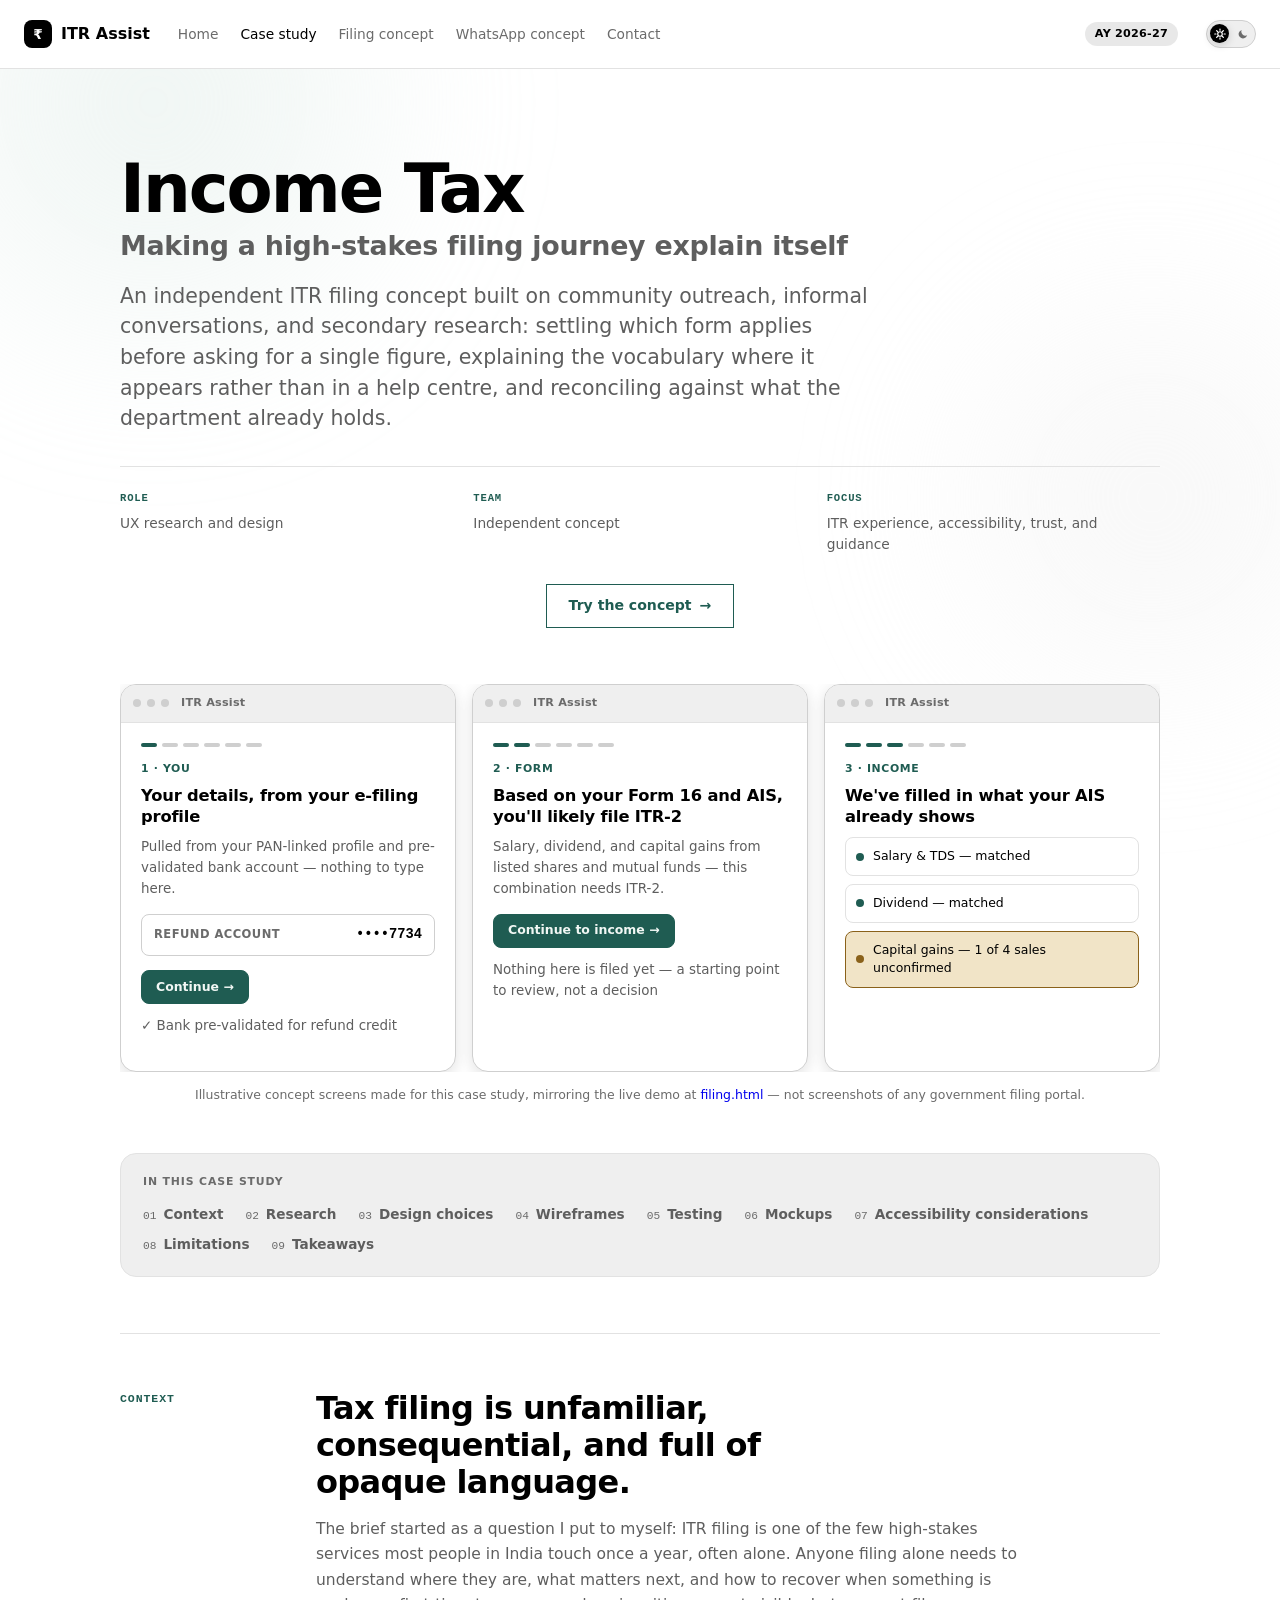
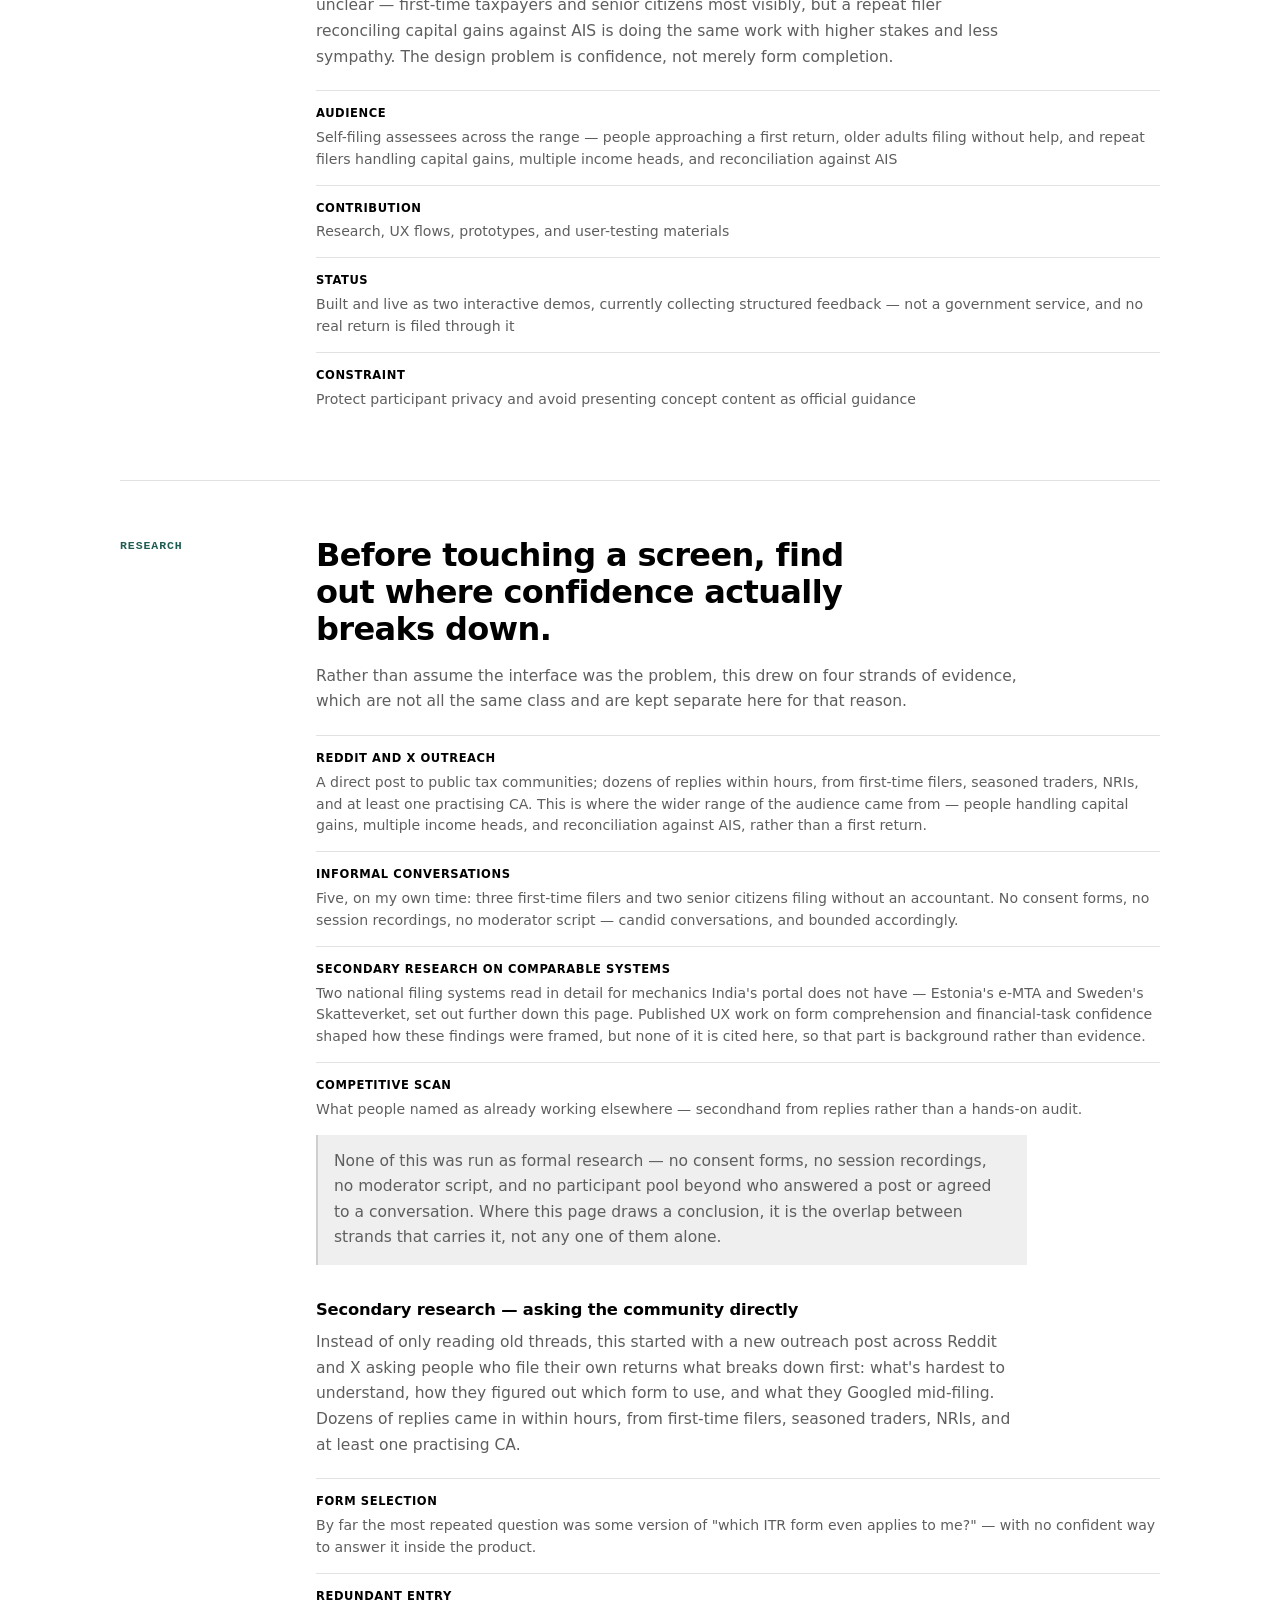
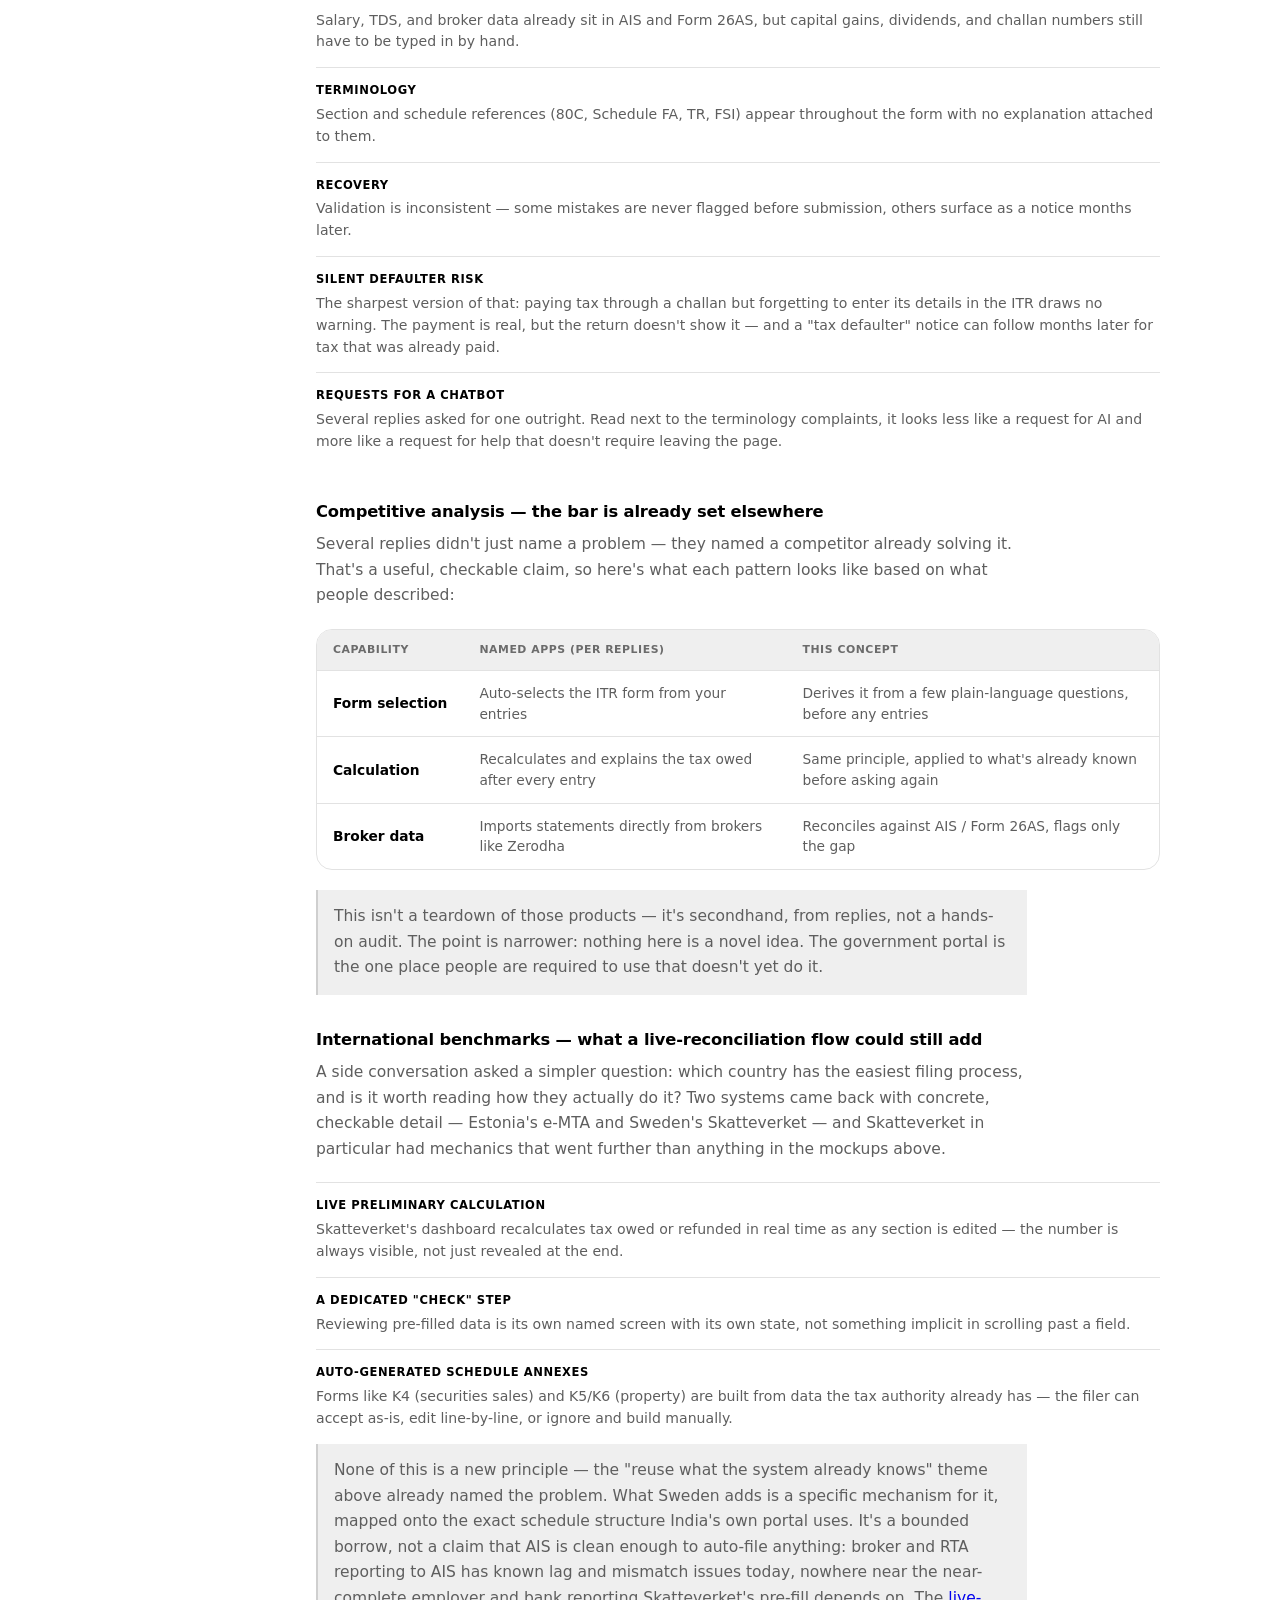
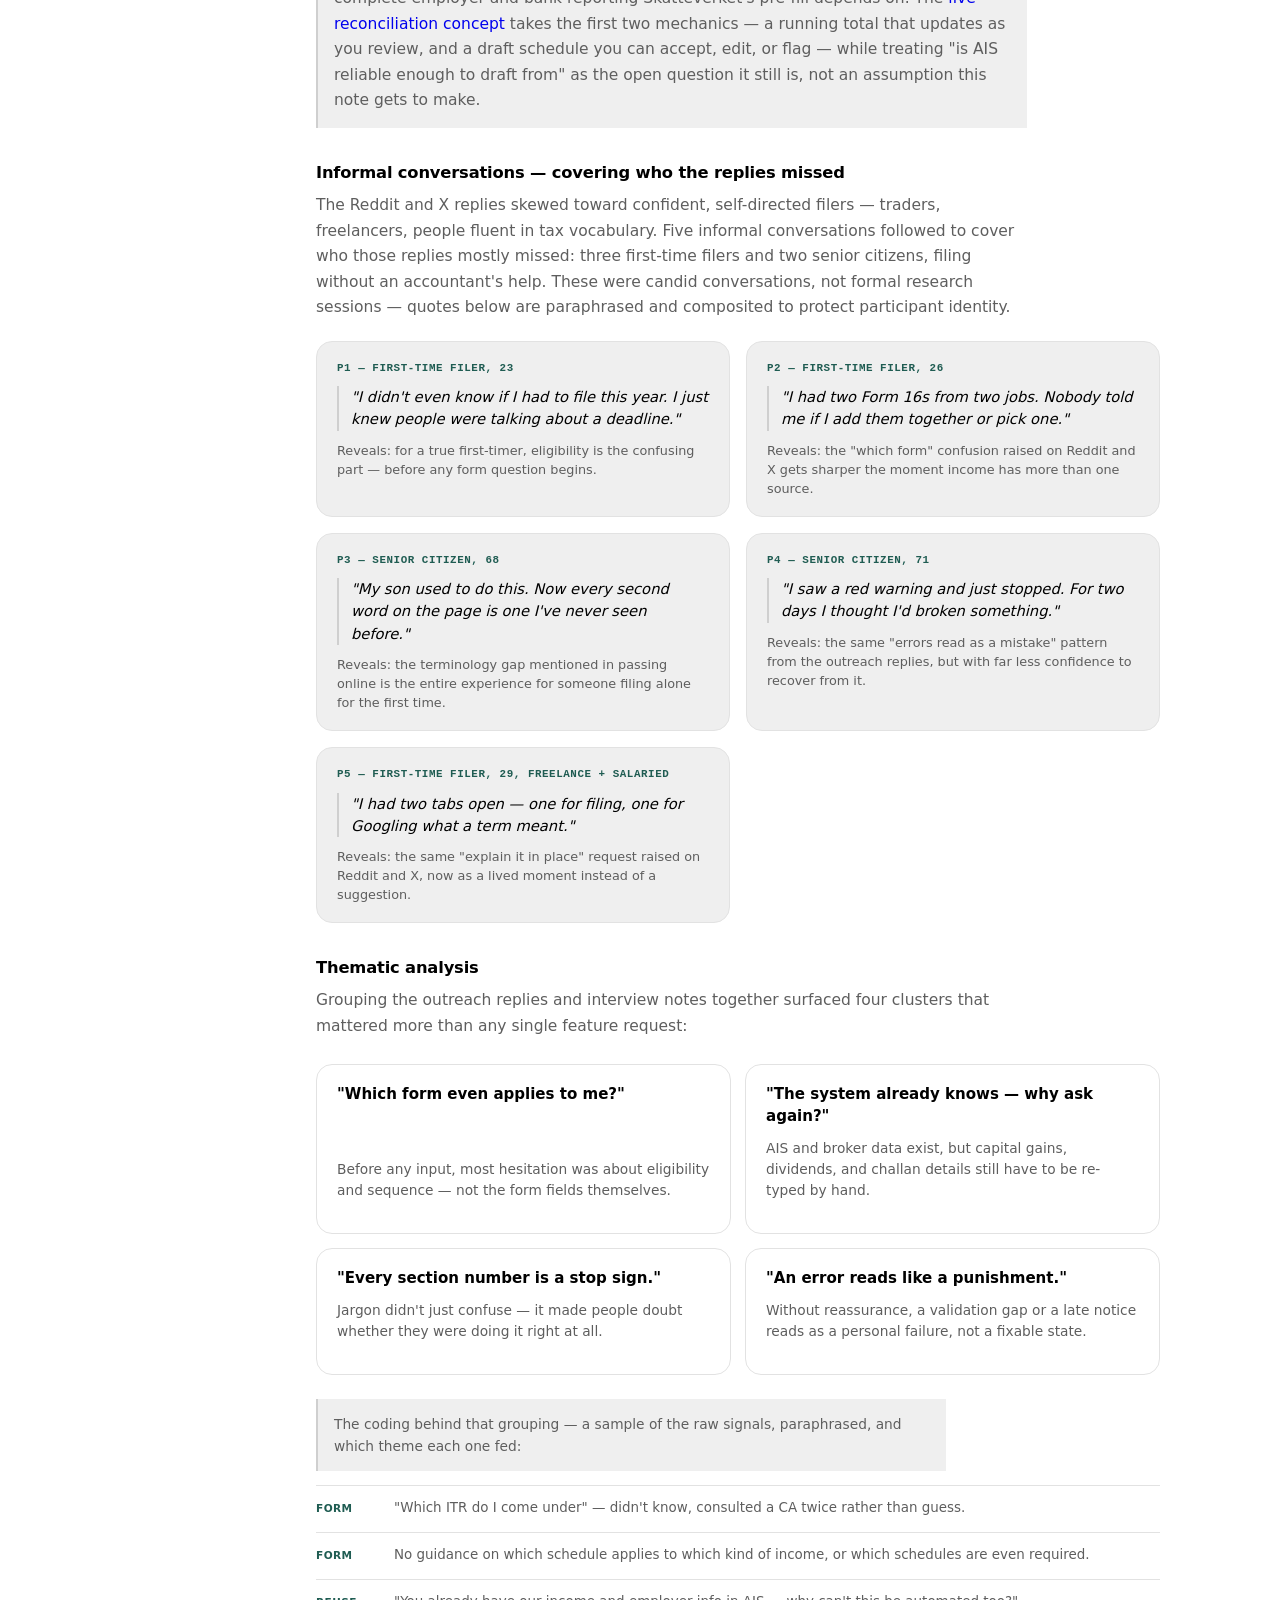
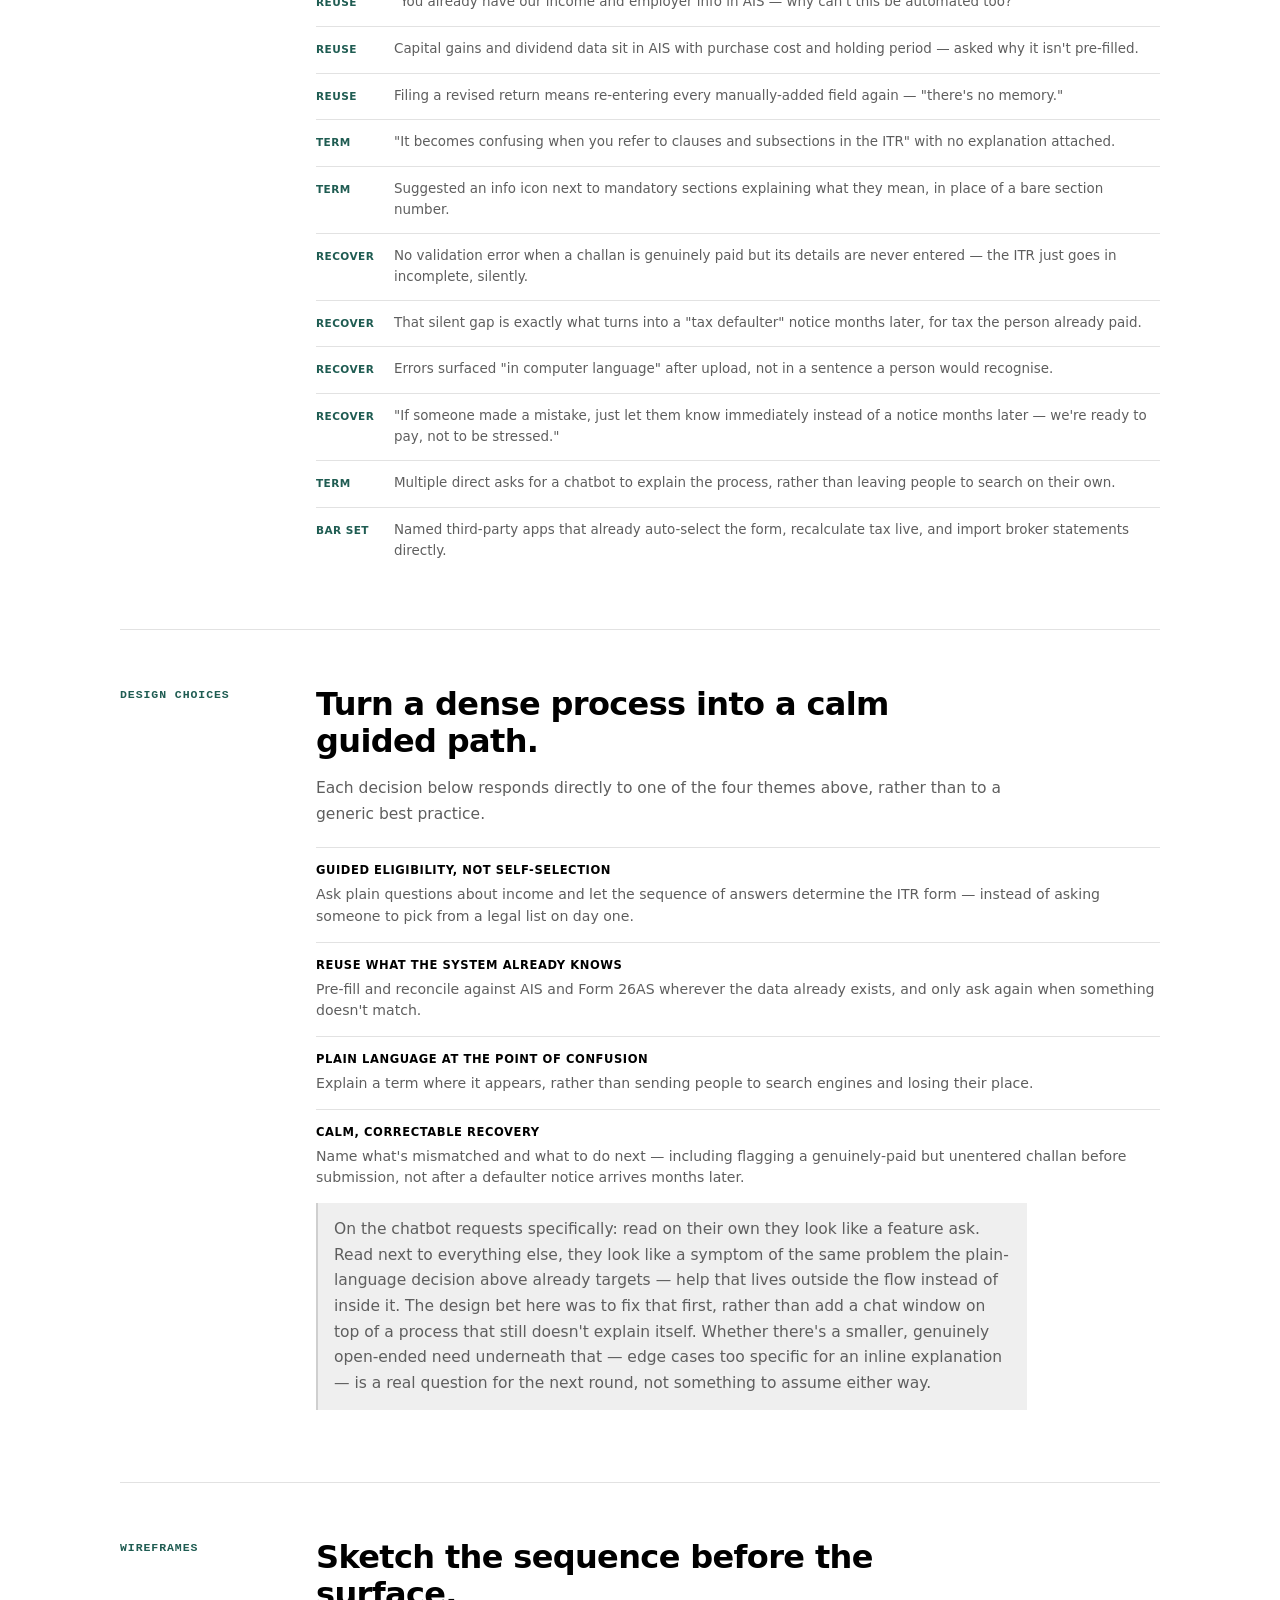
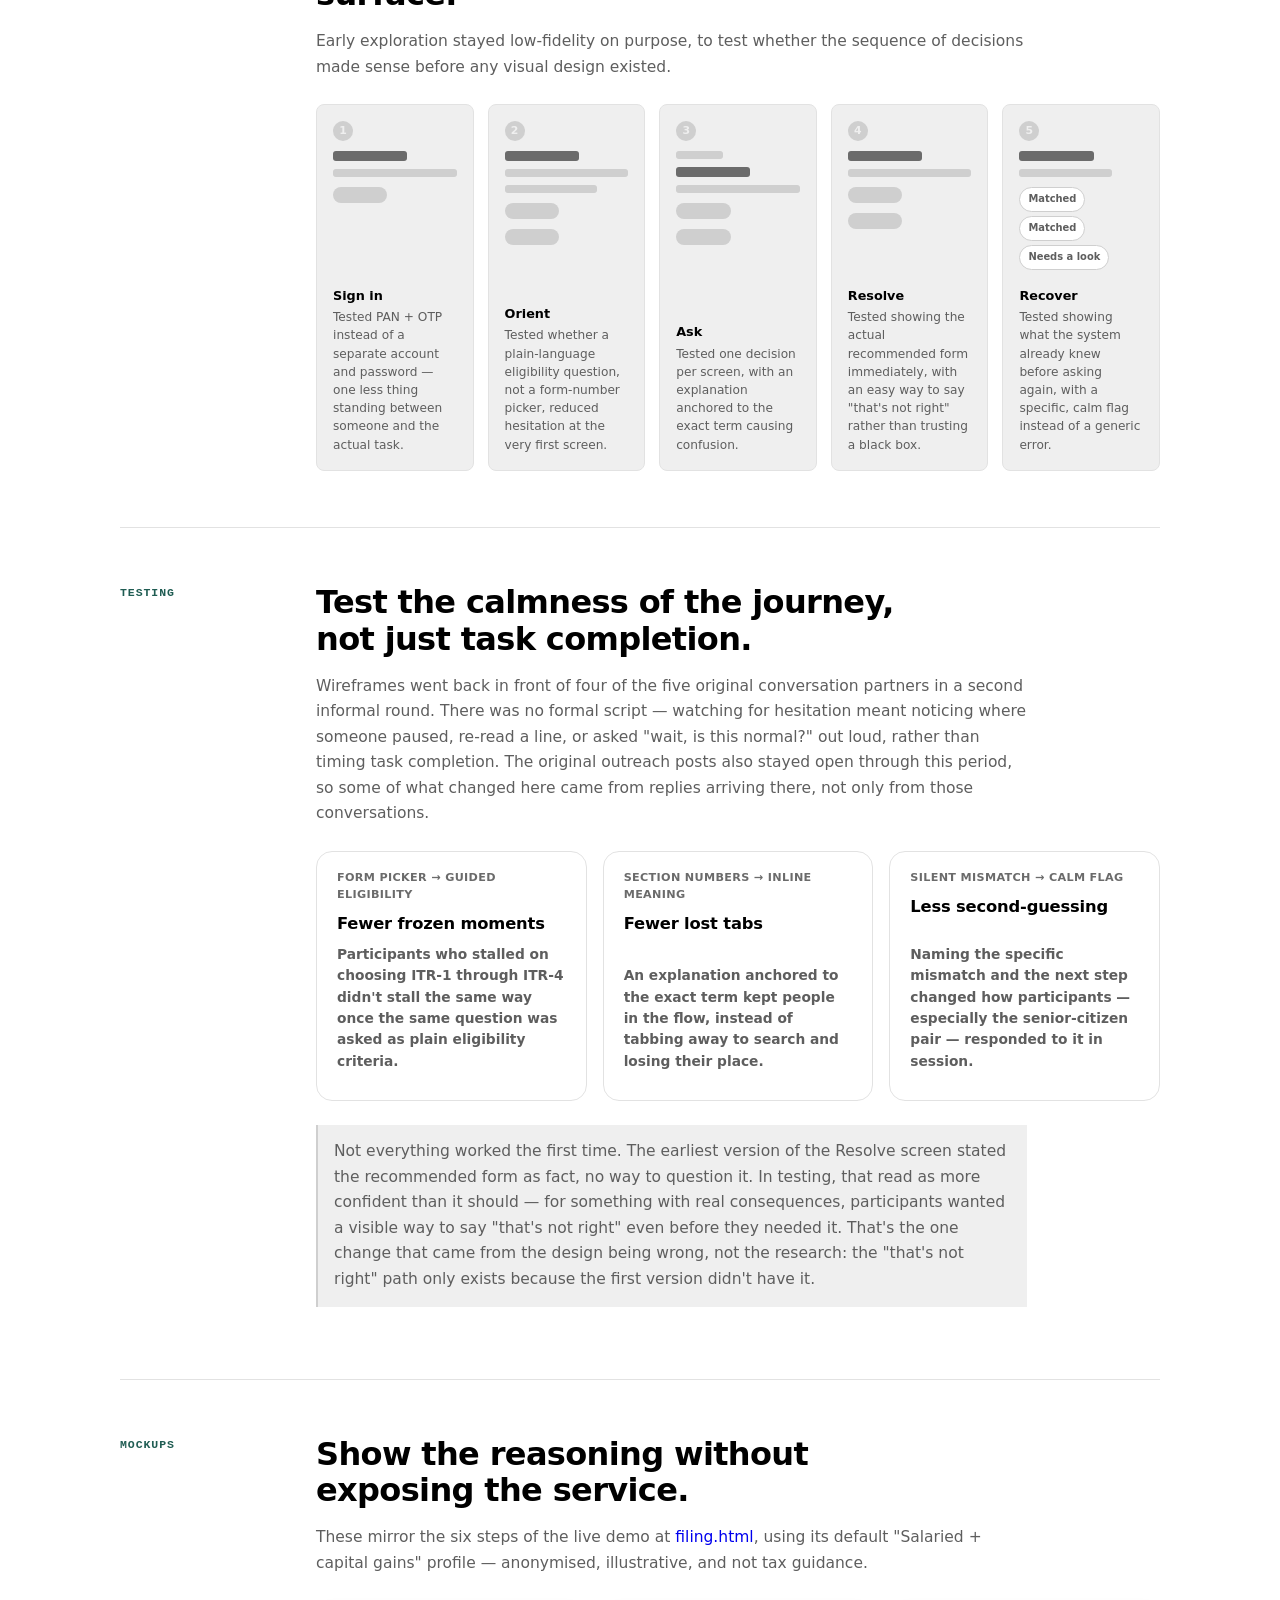
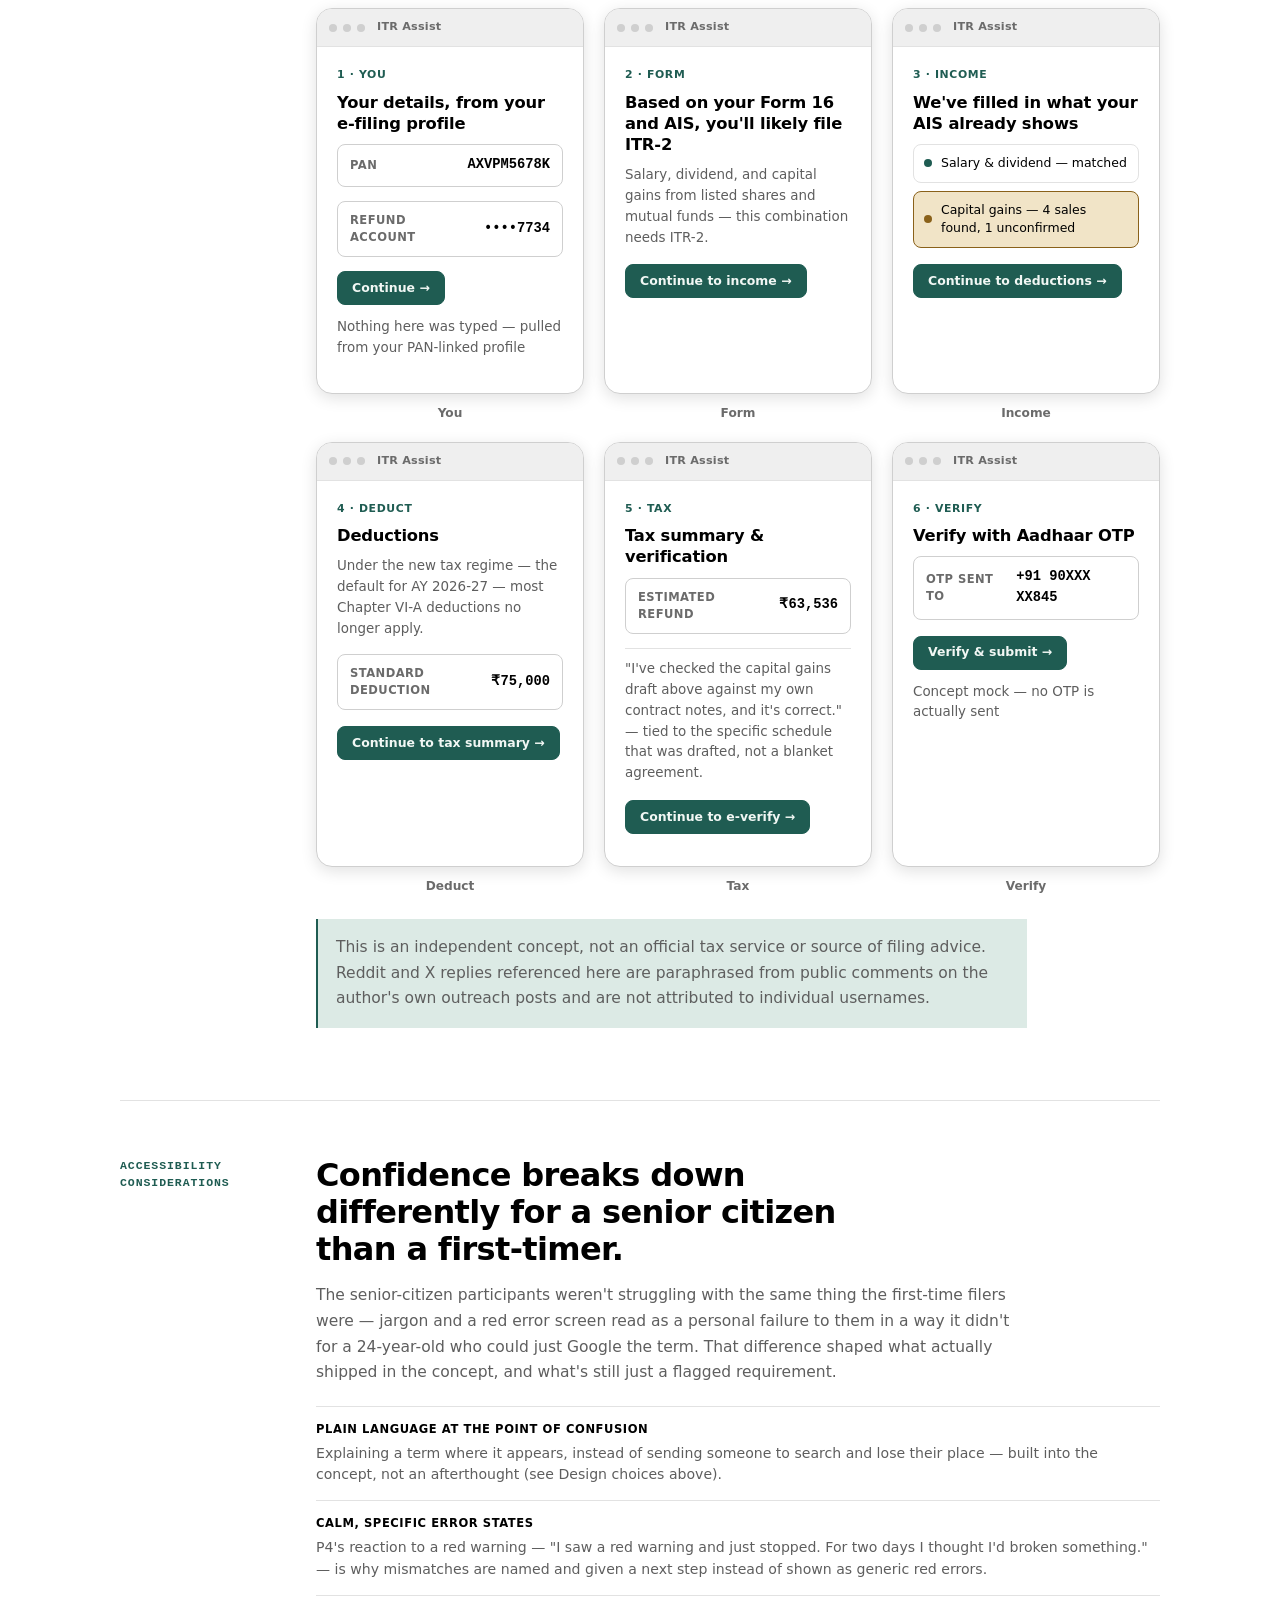
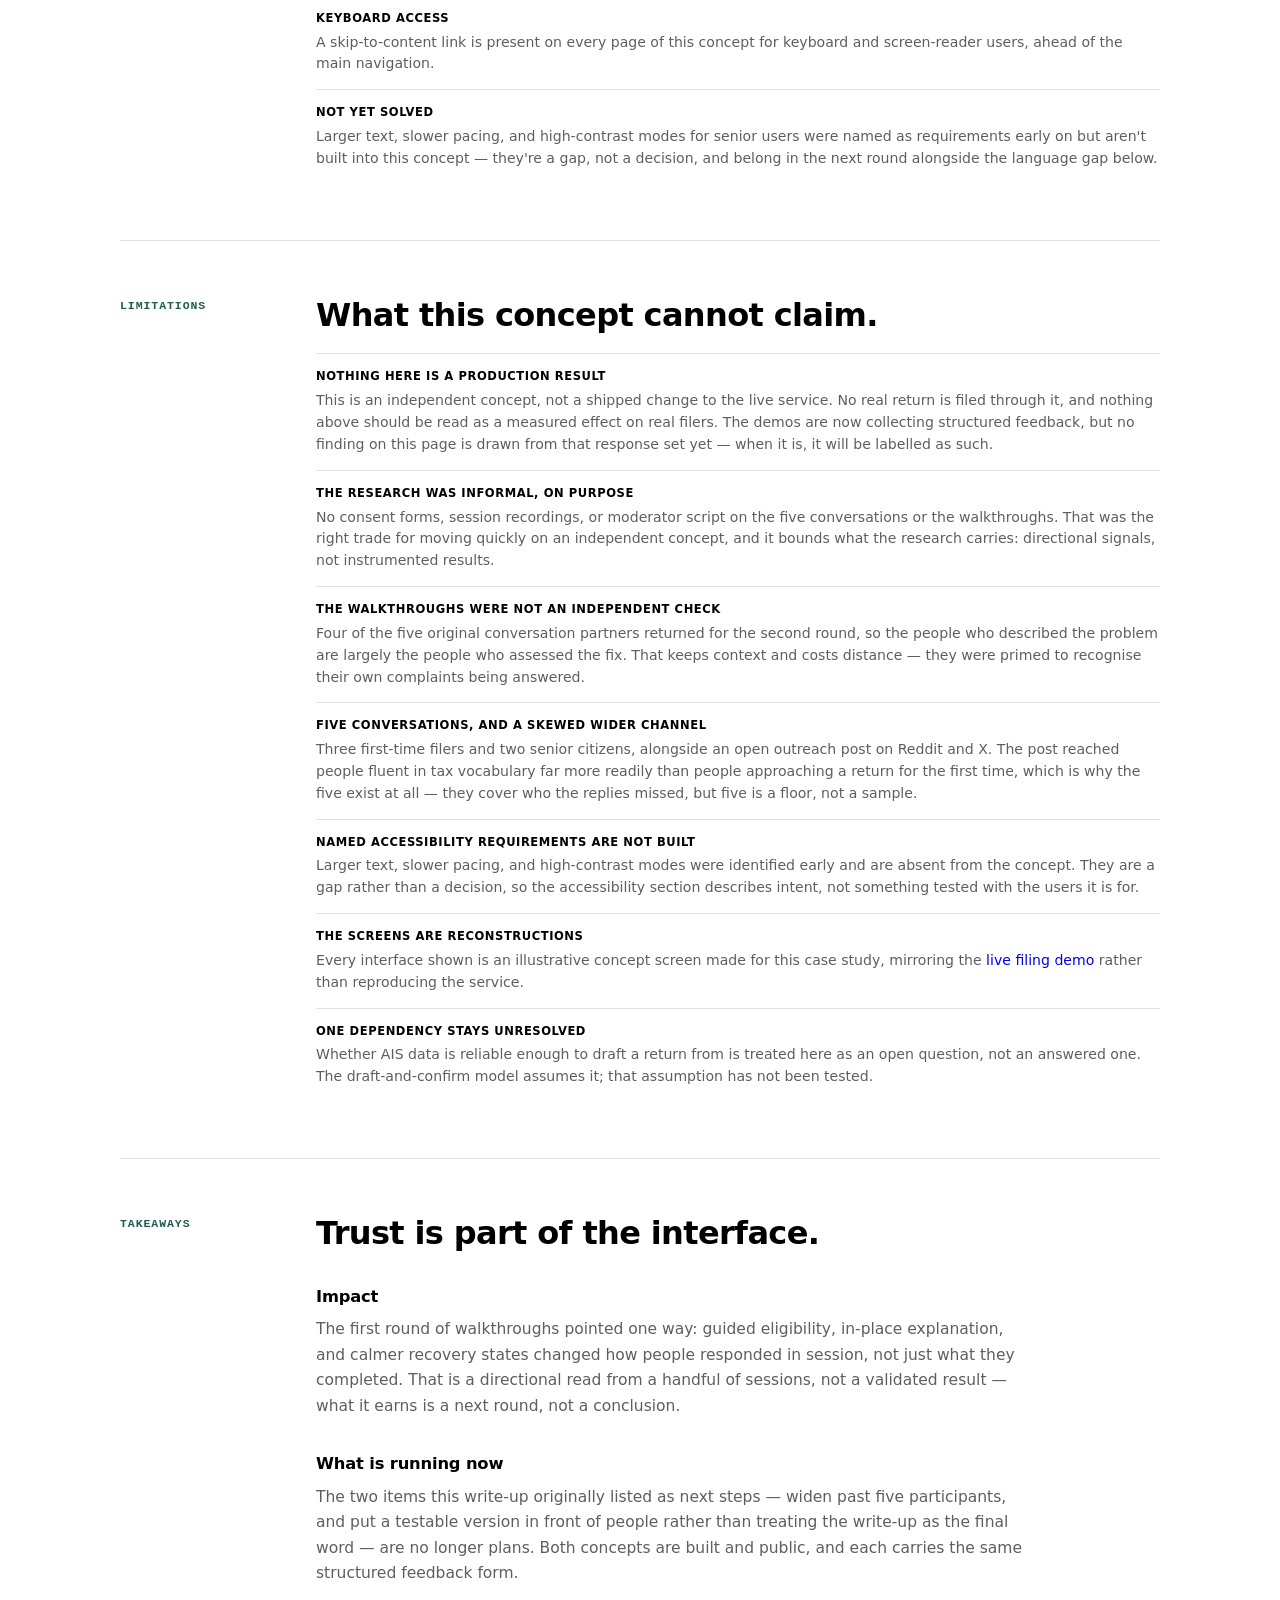
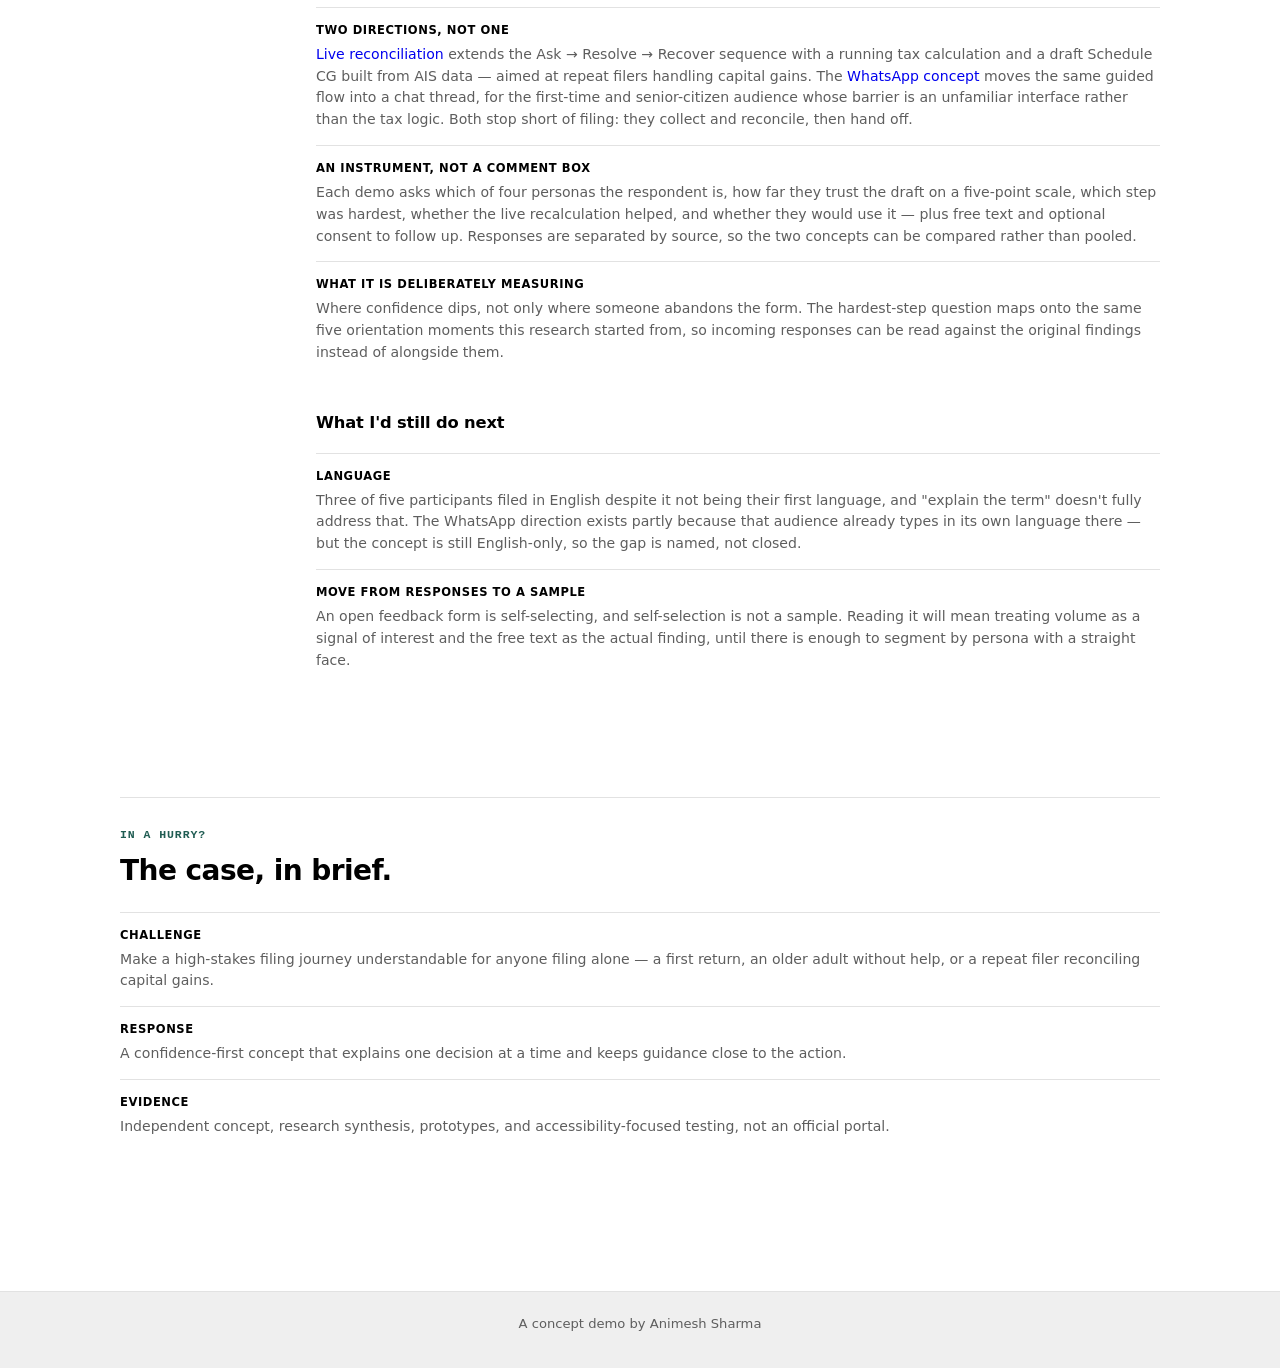
==== commit 33bbcb49: "Present the site as an independent concept, and sync the case study The case study had fallen behind" ====
--- a/case-study.html
+++ b/case-study.html
@@ -1,28 +1,27 @@
 <!doctype html>
 <html lang="en">
   <head>
-    <!-- Google tag (gtag.js) -->
-    <script async src="https://www.googletagmanager.com/gtag/js?id=G-3SREKDHMC2"></script>
-    <script>
-      window.dataLayer = window.dataLayer || [];
-      function gtag(){dataLayer.push(arguments);}
-      gtag('js', new Date());
-      gtag('config', 'G-3SREKDHMC2');
-    </script>
+    <!-- Google Analytics — shared include, see scripts/analytics.js -->
+    <script src="scripts/analytics.js" defer></script>
 
     <meta charset="UTF-8" />
     <link rel="icon" href="/icon.png" type="image/png" />
     <meta name="viewport" content="width=device-width, initial-scale=1.0" />
-    <meta name="description" content="Income Tax concept case study — a confidence-first ITR filing experience for first-time taxpayers and senior citizens." />
-    <title>Income Tax — Case Study</title>
-    <link rel="canonical" href="https://itrdemo.com/case-study.html" />
+    <meta name="description" content="Income Tax concept case study — an ITR filing experience that settles which form applies before asking for a figure, explains its vocabulary in place, and reconciles against what the department already holds." />
+    <title>Income Tax Case Study: Making ITR Filing Explain Itself</title>
+    <link rel="canonical" href="https://www.itrdemo.com/case-study.html" />
+    <meta property="og:title" content="Income Tax Case Study: Making ITR Filing Explain Itself" />
+    <meta property="og:description" content="An independent ITR filing concept built on community outreach, informal conversations, and secondary research." />
+    <meta property="og:url" content="https://www.itrdemo.com/case-study.html" />
     <meta property="og:type" content="website" />
-    <meta property="og:title" content="Income Tax — Case Study" />
-    <meta property="og:description" content="A confidence-first case study for first-time taxpayers and senior citizens." />
-    <meta property="og:url" content="https://itrdemo.com/case-study.html" /><meta property="og:image" content="https://itrdemo.com/icon.png" /><meta property="og:image:width" content="637" /><meta property="og:image:height" content="637" />
-    <meta name="twitter:card" content="summary" />
-
-    <link rel="stylesheet" href="income-tax-demo.css?v=33" />
+    <meta property="og:image" content="https://www.itrdemo.com/og-image.png" />
+    <meta property="og:image:width" content="1200" />
+    <meta property="og:image:height" content="630" />
+    <meta property="og:image:alt" content="ITR Assist concept — a live-updating estimated refund of ₹63,536 beside reconciled AIS entries." />
+    <meta name="twitter:card" content="summary_large_image" />
+    <meta name="twitter:image:alt" content="ITR Assist concept — a live-updating estimated refund of ₹63,536 beside reconciled AIS entries." />
+
+    <link rel="stylesheet" href="income-tax-demo.css?v=34" />
     <script>
       (function () {
         var saved = localStorage.getItem("itr-demo-theme");
@@ -136,6 +135,19 @@
 
 .case-callout{margin-top:24px;padding:16px 18px;border-left:2px solid var(--accent);background:var(--accent-soft);color:var(--text);font-size:.84rem;line-height:1.55;}
 
+.case-meta{display:grid;grid-template-columns:repeat(3,1fr);gap:20px;margin:32px 0 0;padding:24px 0 0;border-top:1px solid var(--border);list-style:none;}
+.case-meta div>span{display:block;margin-bottom:6px;color:var(--accent);font-family:var(--font-mono);font-size:.66rem;font-weight:700;letter-spacing:.08em;text-transform:uppercase;}
+.case-meta div>p{margin:0;color:var(--muted);font-size:.86rem;line-height:1.55;}
+.case-toc{margin:48px 0 0;padding:20px 22px;border:1px solid var(--border);border-radius:var(--radius-lg);background:var(--surface-2);}
+.case-toc h2{margin:0 0 12px;color:var(--soft);font-size:.68rem;font-weight:700;letter-spacing:.08em;text-transform:uppercase;}
+.case-toc ol{display:flex;flex-wrap:wrap;gap:6px 22px;margin:0;padding:0;list-style:none;counter-reset:toc;}
+.case-toc li{counter-increment:toc;}
+.case-toc li::before{content:counter(toc,decimal-leading-zero);margin-right:7px;color:var(--soft);font-family:var(--font-mono);font-size:.7rem;}
+.case-toc a{color:var(--muted);font-size:.85rem;font-weight:600;text-decoration:none;}
+.case-toc a:hover,.case-toc a:focus-visible{color:var(--accent);text-decoration:underline;}
+.case-brief{margin:56px 0 0;padding:28px 0 0;border-top:1px solid var(--border);}
+.case-brief>h2{margin:0 0 6px;color:var(--accent);font-family:var(--font-mono);font-size:.72rem;font-weight:700;letter-spacing:.08em;text-transform:uppercase;}
+.case-brief>p{margin:0 0 18px;font-size:clamp(1.3rem,2.4vw,1.75rem);font-weight:750;letter-spacing:-0.02em;}
 @media (max-width: 900px){
   .case-hero-visual{flex-direction:column;overflow:visible;}
   .mockup-gallery{grid-template-columns:repeat(2, 1fr);}
@@ -144,6 +156,7 @@
      content's min-content width and pushes the page sideways under ~353px. */
   .case-detail-grid>*{min-width:0;}
   .interview-grid,.case-proof-grid,.theme-grid,.wireframe-row{grid-template-columns:1fr;}
+  .case-meta{grid-template-columns:1fr;gap:16px;}
   .comparison-table{font-size:.8rem;}
 }
 @media (max-width: 560px){
@@ -180,8 +193,13 @@
     </header>
 
     <main id="main-content" class="site-main case-study-shell">
-      <h1>Income Tax<br /><span>Helping first-time taxpayers &amp; senior citizens</span></h1>
-      <p class="case-intro">Making a high-stakes filing journey easier to understand, one decision at a time.</p>
+      <h1 id="overview">Income Tax<br /><span>Making a high-stakes filing journey explain itself</span></h1>
+      <p class="case-intro">An independent ITR filing concept built on community outreach, informal conversations, and secondary research: settling which form applies before asking for a single figure, explaining the vocabulary where it appears rather than in a help centre, and reconciling against what the department already holds.</p>
+      <div class="case-meta">
+        <div><span>Role</span><p>UX research and design</p></div>
+        <div><span>Team</span><p>Independent concept</p></div>
+        <div><span>Focus</span><p>ITR experience, accessibility, trust, and guidance</p></div>
+      </div>
       <a class="case-next case-next-hero" href="filing.html" style="margin: 28px auto 0;">Try the concept <span aria-hidden="true">→</span></a>
 
       <figure class="case-hero-visual" aria-hidden="true">
@@ -224,16 +242,38 @@
       </figure>
       <figcaption class="case-hero-caption">Illustrative concept screens made for this case study, mirroring the live demo at <a href="filing.html">filing.html</a> — not screenshots of any government filing portal.</figcaption>
 
-      <section class="case-detail-grid">
+      <nav class="case-toc" aria-labelledby="toc-heading">
+        <h2 id="toc-heading">In this case study</h2>
+        <ol>
+          <li><a href="#context">Context</a></li>
+          <li><a href="#research">Research</a></li>
+          <li><a href="#design-choices">Design choices</a></li>
+          <li><a href="#wireframes">Wireframes</a></li>
+          <li><a href="#testing">Testing</a></li>
+          <li><a href="#mockups">Mockups</a></li>
+          <li><a href="#accessibility">Accessibility considerations</a></li>
+          <li><a href="#limitations">Limitations</a></li>
+          <li><a href="#takeaways">Takeaways</a></li>
+        </ol>
+      </nav>
+
+      <section class="case-detail-grid" id="context">
         <p class="detail-label">Context</p>
-        <div><h2>Tax filing is unfamiliar, consequential, and full of opaque language.</h2><p>The brief started as a question I put to myself: ITR filing is one of the few high-stakes services most people in India touch once a year, often alone. First-time taxpayers and senior citizens in particular need to understand where they are, what matters next, and how to recover when something is unclear. The design problem is confidence, not merely form completion.</p><ul class="case-facts"><li><strong>Audience</strong> First-time taxpayers and older adults navigating a consequential service</li><li><strong>Contribution</strong> Research, UX flows, prototypes, and user-testing materials</li><li><strong>Status</strong> Concept and prototype stage, validated with real participants — not built or shipped</li><li><strong>Constraint</strong> Protect participant privacy and avoid presenting portfolio content as official guidance</li></ul></div>
-      </section>
-
-      <section class="case-detail-grid">
+        <div><h2>Tax filing is unfamiliar, consequential, and full of opaque language.</h2><p>The brief started as a question I put to myself: ITR filing is one of the few high-stakes services most people in India touch once a year, often alone. Anyone filing alone needs to understand where they are, what matters next, and how to recover when something is unclear — first-time taxpayers and senior citizens most visibly, but a repeat filer reconciling capital gains against AIS is doing the same work with higher stakes and less sympathy. The design problem is confidence, not merely form completion.</p><ul class="case-facts"><li><strong>Audience</strong> Self-filing assessees across the range — people approaching a first return, older adults filing without help, and repeat filers handling capital gains, multiple income heads, and reconciliation against AIS</li><li><strong>Contribution</strong> Research, UX flows, prototypes, and user-testing materials</li><li><strong>Status</strong> Built and live as two interactive demos, currently collecting structured feedback — not a government service, and no real return is filed through it</li><li><strong>Constraint</strong> Protect participant privacy and avoid presenting concept content as official guidance</li></ul></div>
+      </section>
+
+      <section class="case-detail-grid" id="research">
         <p class="detail-label">Research</p>
         <div>
           <h2>Before touching a screen, find out where confidence actually breaks down.</h2>
-          <p>Rather than assume the interface was the problem, research combined four methods: secondary research across Reddit and X, attitudinal interviews, informal usability walkthroughs, and a competitive scan of what people said already worked elsewhere. None of this was run as formal, professional research — no consent forms, no session recordings, no moderator script — it started with a direct outreach post to public tax communities, followed by five informal conversations with first-time filers and senior citizens — the audience that self-filing crowd on those platforms tends to under-represent.</p>
+          <p>Rather than assume the interface was the problem, this drew on four strands of evidence, which are not all the same class and are kept separate here for that reason.</p>
+          <ul class="case-facts">
+            <li><strong>Reddit and X outreach</strong> A direct post to public tax communities; dozens of replies within hours, from first-time filers, seasoned traders, NRIs, and at least one practising CA. This is where the wider range of the audience came from — people handling capital gains, multiple income heads, and reconciliation against AIS, rather than a first return.</li>
+            <li><strong>Informal conversations</strong> Five, on my own time: three first-time filers and two senior citizens filing without an accountant. No consent forms, no session recordings, no moderator script — candid conversations, and bounded accordingly.</li>
+            <li><strong>Secondary research on comparable systems</strong> Two national filing systems read in detail for mechanics India's portal does not have — Estonia's e-MTA and Sweden's Skatteverket, set out further down this page. Published UX work on form comprehension and financial-task confidence shaped how these findings were framed, but none of it is cited here, so that part is background rather than evidence.</li>
+            <li><strong>Competitive scan</strong> What people named as already working elsewhere — secondhand from replies rather than a hands-on audit.</li>
+          </ul>
+          <p class="research-note">None of this was run as formal research — no consent forms, no session recordings, no moderator script, and no participant pool beyond who answered a post or agreed to a conversation. Where this page draws a conclusion, it is the overlap between strands that carries it, not any one of them alone.</p>
 
           <h3 class="mockup-heading research-subhead">Secondary research — asking the community directly</h3>
           <p>Instead of only reading old threads, this started with a new outreach post across Reddit and X asking people who file their own returns what breaks down first: what's hardest to understand, how they figured out which form to use, and what they Googled mid-filing. Dozens of replies came in within hours, from first-time filers, seasoned traders, NRIs, and at least one practising CA.</p>
@@ -268,7 +308,7 @@
           </ul>
           <p class="research-note">None of this is a new principle — the "reuse what the system already knows" theme above already named the problem. What Sweden adds is a specific mechanism for it, mapped onto the exact schedule structure India's own portal uses. It's a bounded borrow, not a claim that AIS is clean enough to auto-file anything: broker and RTA reporting to AIS has known lag and mismatch issues today, nowhere near the near-complete employer and bank reporting Skatteverket's pre-fill depends on. The <a href="filing.html">live-reconciliation concept</a> takes the first two mechanics — a running total that updates as you review, and a draft schedule you can accept, edit, or flag — while treating "is AIS reliable enough to draft from" as the open question it still is, not an assumption this note gets to make.</p>
 
-          <h3 class="mockup-heading research-subhead">Attitudinal interviews — five conversations with the harder-to-reach audience</h3>
+          <h3 class="mockup-heading research-subhead">Informal conversations — covering who the replies missed</h3>
           <p>The Reddit and X replies skewed toward confident, self-directed filers — traders, freelancers, people fluent in tax vocabulary. Five informal conversations followed to cover who those replies mostly missed: three first-time filers and two senior citizens, filing without an accountant's help. These were candid conversations, not formal research sessions — quotes below are paraphrased and composited to protect participant identity.</p>
           <div class="interview-grid">
             <article class="interview-card"><span>P1 — First-time filer, 23</span><p class="interview-quote">"I didn't even know if I had to file this year. I just knew people were talking about a deadline."</p><p class="interview-note">Reveals: for a true first-timer, eligibility is the confusing part — before any form question begins.</p></article>
@@ -306,13 +346,13 @@
         </div>
       </section>
 
-      <section class="case-detail-grid">
+      <section class="case-detail-grid" id="design-choices">
         <p class="detail-label">Design choices</p>
         <div><h2>Turn a dense process into a calm guided path.</h2><p>Each decision below responds directly to one of the four themes above, rather than to a generic best practice.</p><ul class="case-facts"><li><strong>Guided eligibility, not self-selection</strong> Ask plain questions about income and let the sequence of answers determine the ITR form — instead of asking someone to pick from a legal list on day one.</li><li><strong>Reuse what the system already knows</strong> Pre-fill and reconcile against AIS and Form 26AS wherever the data already exists, and only ask again when something doesn't match.</li><li><strong>Plain language at the point of confusion</strong> Explain a term where it appears, rather than sending people to search engines and losing their place.</li><li><strong>Calm, correctable recovery</strong> Name what's mismatched and what to do next — including flagging a genuinely-paid but unentered challan before submission, not after a defaulter notice arrives months later.</li></ul>
         <p class="research-note">On the chatbot requests specifically: read on their own they look like a feature ask. Read next to everything else, they look like a symptom of the same problem the plain-language decision above already targets — help that lives outside the flow instead of inside it. The design bet here was to fix that first, rather than add a chat window on top of a process that still doesn't explain itself. Whether there's a smaller, genuinely open-ended need underneath that — edge cases too specific for an inline explanation — is a real question for the next round, not something to assume either way.</p></div>
       </section>
 
-      <section class="case-detail-grid">
+      <section class="case-detail-grid" id="wireframes">
         <p class="detail-label">Wireframes</p>
         <div>
           <h2>Sketch the sequence before the surface.</h2>
@@ -359,7 +399,7 @@
         </div>
       </section>
 
-      <section class="case-detail-grid">
+      <section class="case-detail-grid" id="testing">
         <p class="detail-label">Testing</p>
         <div>
           <h2>Test the calmness of the journey, not just task completion.</h2>
@@ -373,7 +413,7 @@
         </div>
       </section>
 
-      <section class="case-detail-grid">
+      <section class="case-detail-grid" id="mockups">
         <p class="detail-label">Mockups</p>
         <div>
           <h2>Show the reasoning without exposing the service.</h2>
@@ -460,11 +500,11 @@
               <figcaption>Verify</figcaption>
             </figure>
           </div>
-          <p class="case-callout">This is a portfolio case study, not an official tax service or source of filing advice. Reddit and X replies referenced here are paraphrased from public comments on the author's own outreach posts and are not attributed to individual usernames.</p>
-        </div>
-      </section>
-
-      <section class="case-detail-grid">
+          <p class="case-callout">This is an independent concept, not an official tax service or source of filing advice. Reddit and X replies referenced here are paraphrased from public comments on the author's own outreach posts and are not attributed to individual usernames.</p>
+        </div>
+      </section>
+
+      <section class="case-detail-grid" id="accessibility">
         <p class="detail-label">Accessibility considerations</p>
         <div>
           <h2>Confidence breaks down differently for a senior citizen than a first-timer.</h2>
@@ -478,19 +518,51 @@
         </div>
       </section>
 
-      <section class="case-detail-grid">
+      <section class="case-detail-grid" id="limitations">
+        <p class="detail-label">Limitations</p>
+        <div>
+          <h2>What this concept cannot claim.</h2>
+          <ul class="case-facts">
+            <li><strong>Nothing here is a production result</strong> This is an independent concept, not a shipped change to the live service. No real return is filed through it, and nothing above should be read as a measured effect on real filers. The demos are now collecting structured feedback, but no finding on this page is drawn from that response set yet — when it is, it will be labelled as such.</li>
+            <li><strong>The research was informal, on purpose</strong> No consent forms, session recordings, or moderator script on the five conversations or the walkthroughs. That was the right trade for moving quickly on an independent concept, and it bounds what the research carries: directional signals, not instrumented results.</li>
+            <li><strong>The walkthroughs were not an independent check</strong> Four of the five original conversation partners returned for the second round, so the people who described the problem are largely the people who assessed the fix. That keeps context and costs distance — they were primed to recognise their own complaints being answered.</li>
+            <li><strong>Five conversations, and a skewed wider channel</strong> Three first-time filers and two senior citizens, alongside an open outreach post on Reddit and X. The post reached people fluent in tax vocabulary far more readily than people approaching a return for the first time, which is why the five exist at all — they cover who the replies missed, but five is a floor, not a sample.</li>
+            <li><strong>Named accessibility requirements are not built</strong> Larger text, slower pacing, and high-contrast modes were identified early and are absent from the concept. They are a gap rather than a decision, so the accessibility section describes intent, not something tested with the users it is for.</li>
+            <li><strong>The screens are reconstructions</strong> Every interface shown is an illustrative concept screen made for this case study, mirroring the <a href="filing.html">live filing demo</a> rather than reproducing the service.</li>
+            <li><strong>One dependency stays unresolved</strong> Whether AIS data is reliable enough to draft a return from is treated here as an open question, not an answered one. The draft-and-confirm model assumes it; that assumption has not been tested.</li>
+          </ul>
+        </div>
+      </section>
+
+      <section class="case-detail-grid" id="takeaways">
         <p class="detail-label">Takeaways</p>
         <div>
           <h2>Trust is part of the interface.</h2>
           <h3 class="mockup-heading research-subhead">Impact</h3>
-          <p>The first round of testing validated the direction: guided eligibility, in-place explanation, and calmer recovery states changed how people responded in session, not just what they completed.</p>
-          <h3 class="mockup-heading research-subhead">What I'd do next</h3>
-          <ul class="case-facts">
-            <li><strong>Language</strong> Three of five participants filed in English despite it not being their first language, and "explain the term" doesn't fully address that — it was out of scope here, but it's the first thing the next round should test properly, with participants and content in more than one language.</li>
-            <li><strong>Sample size</strong> Widen past five participants and keep tracking where confidence dips, not only where someone abandons the form.</li>
-            <li><strong>Keep the channel open</strong> The original Reddit and X threads stayed open through this whole process and kept surfacing input on their own — the plan is to keep it that way with a testable version of this concept, rather than treating this write-up as the final word.</li>
-          </ul>
-        </div>
+          <p>The first round of walkthroughs pointed one way: guided eligibility, in-place explanation, and calmer recovery states changed how people responded in session, not just what they completed. That is a directional read from a handful of sessions, not a validated result — what it earns is a next round, not a conclusion.</p>
+          <h3 class="mockup-heading research-subhead">What is running now</h3>
+          <p>The two items this write-up originally listed as next steps — widen past five participants, and put a testable version in front of people rather than treating the write-up as the final word — are no longer plans. Both concepts are built and public, and each carries the same structured feedback form.</p>
+          <ul class="case-facts">
+            <li><strong>Two directions, not one</strong> <a href="filing.html">Live reconciliation</a> extends the Ask → Resolve → Recover sequence with a running tax calculation and a draft Schedule CG built from AIS data — aimed at repeat filers handling capital gains. The <a href="whatsapp.html">WhatsApp concept</a> moves the same guided flow into a chat thread, for the first-time and senior-citizen audience whose barrier is an unfamiliar interface rather than the tax logic. Both stop short of filing: they collect and reconcile, then hand off.</li>
+            <li><strong>An instrument, not a comment box</strong> Each demo asks which of four personas the respondent is, how far they trust the draft on a five-point scale, which step was hardest, whether the live recalculation helped, and whether they would use it — plus free text and optional consent to follow up. Responses are separated by source, so the two concepts can be compared rather than pooled.</li>
+            <li><strong>What it is deliberately measuring</strong> Where confidence dips, not only where someone abandons the form. The hardest-step question maps onto the same five orientation moments this research started from, so incoming responses can be read against the original findings instead of alongside them.</li>
+          </ul>
+          <h3 class="mockup-heading research-subhead">What I'd still do next</h3>
+          <ul class="case-facts">
+            <li><strong>Language</strong> Three of five participants filed in English despite it not being their first language, and "explain the term" doesn't fully address that. The WhatsApp direction exists partly because that audience already types in its own language there — but the concept is still English-only, so the gap is named, not closed.</li>
+            <li><strong>Move from responses to a sample</strong> An open feedback form is self-selecting, and self-selection is not a sample. Reading it will mean treating volume as a signal of interest and the free text as the actual finding, until there is enough to segment by persona with a straight face.</li>
+          </ul>
+        </div>
+      </section>
+
+      <section class="case-brief">
+        <h2>In a hurry?</h2>
+        <p>The case, in brief.</p>
+        <ul class="case-facts">
+          <li><strong>Challenge</strong> Make a high-stakes filing journey understandable for anyone filing alone — a first return, an older adult without help, or a repeat filer reconciling capital gains.</li>
+          <li><strong>Response</strong> A confidence-first concept that explains one decision at a time and keeps guidance close to the action.</li>
+          <li><strong>Evidence</strong> Independent concept, research synthesis, prototypes, and accessibility-focused testing, not an official portal.</li>
+        </ul>
       </section>
 
     </main>
--- a/income-tax-demo.css
+++ b/income-tax-demo.css
@@ -50,7 +50,9 @@
   --surface-3: #222222;
   --text: #ffffff;
   --muted: #afafaf;
-  --soft: #7a7a7a;
+  /* Was #7a7a7a, which read at 4.05:1 on --surface-2 — just under AA.
+     Dark mode needs --soft lighter, the mirror of light mode's fix. */
+  --soft: #8a8a8a;
   --border: #686868;
   --border-strong: #787878;
   --primary: #ffffff;
